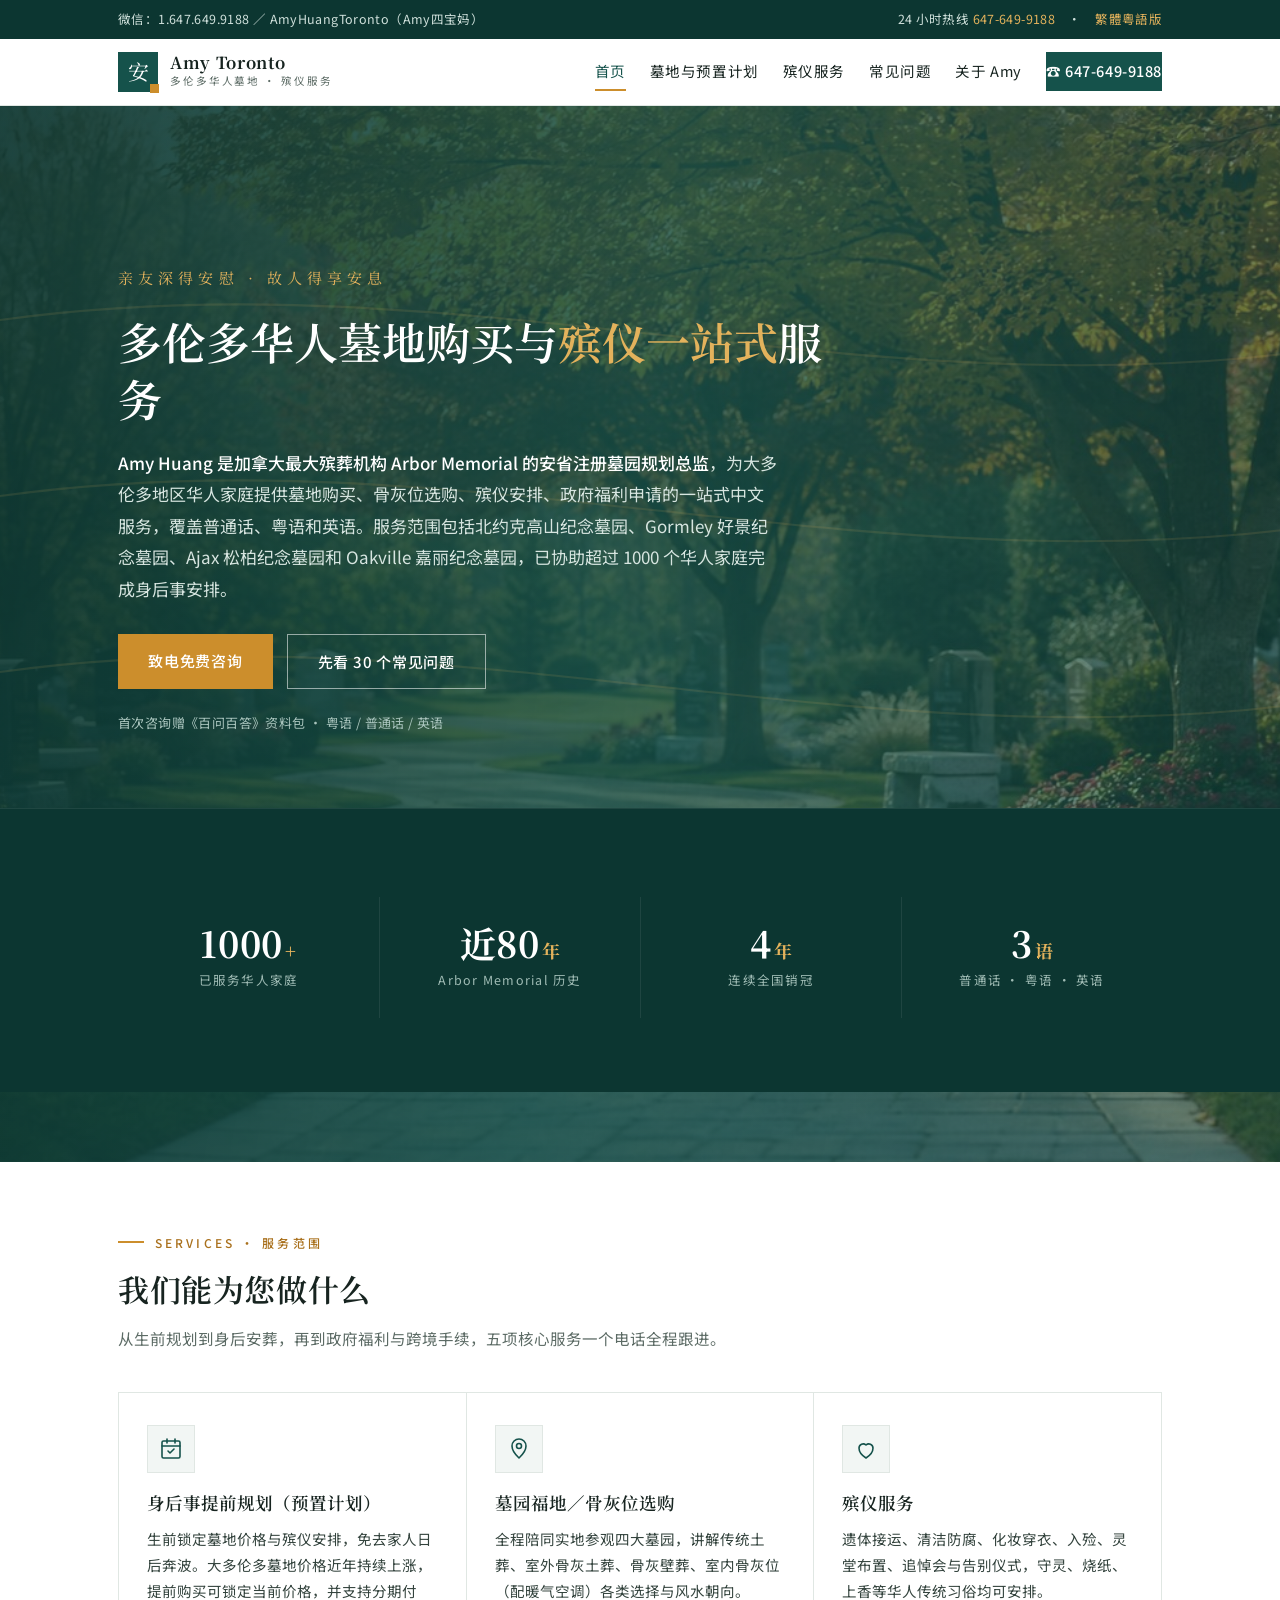
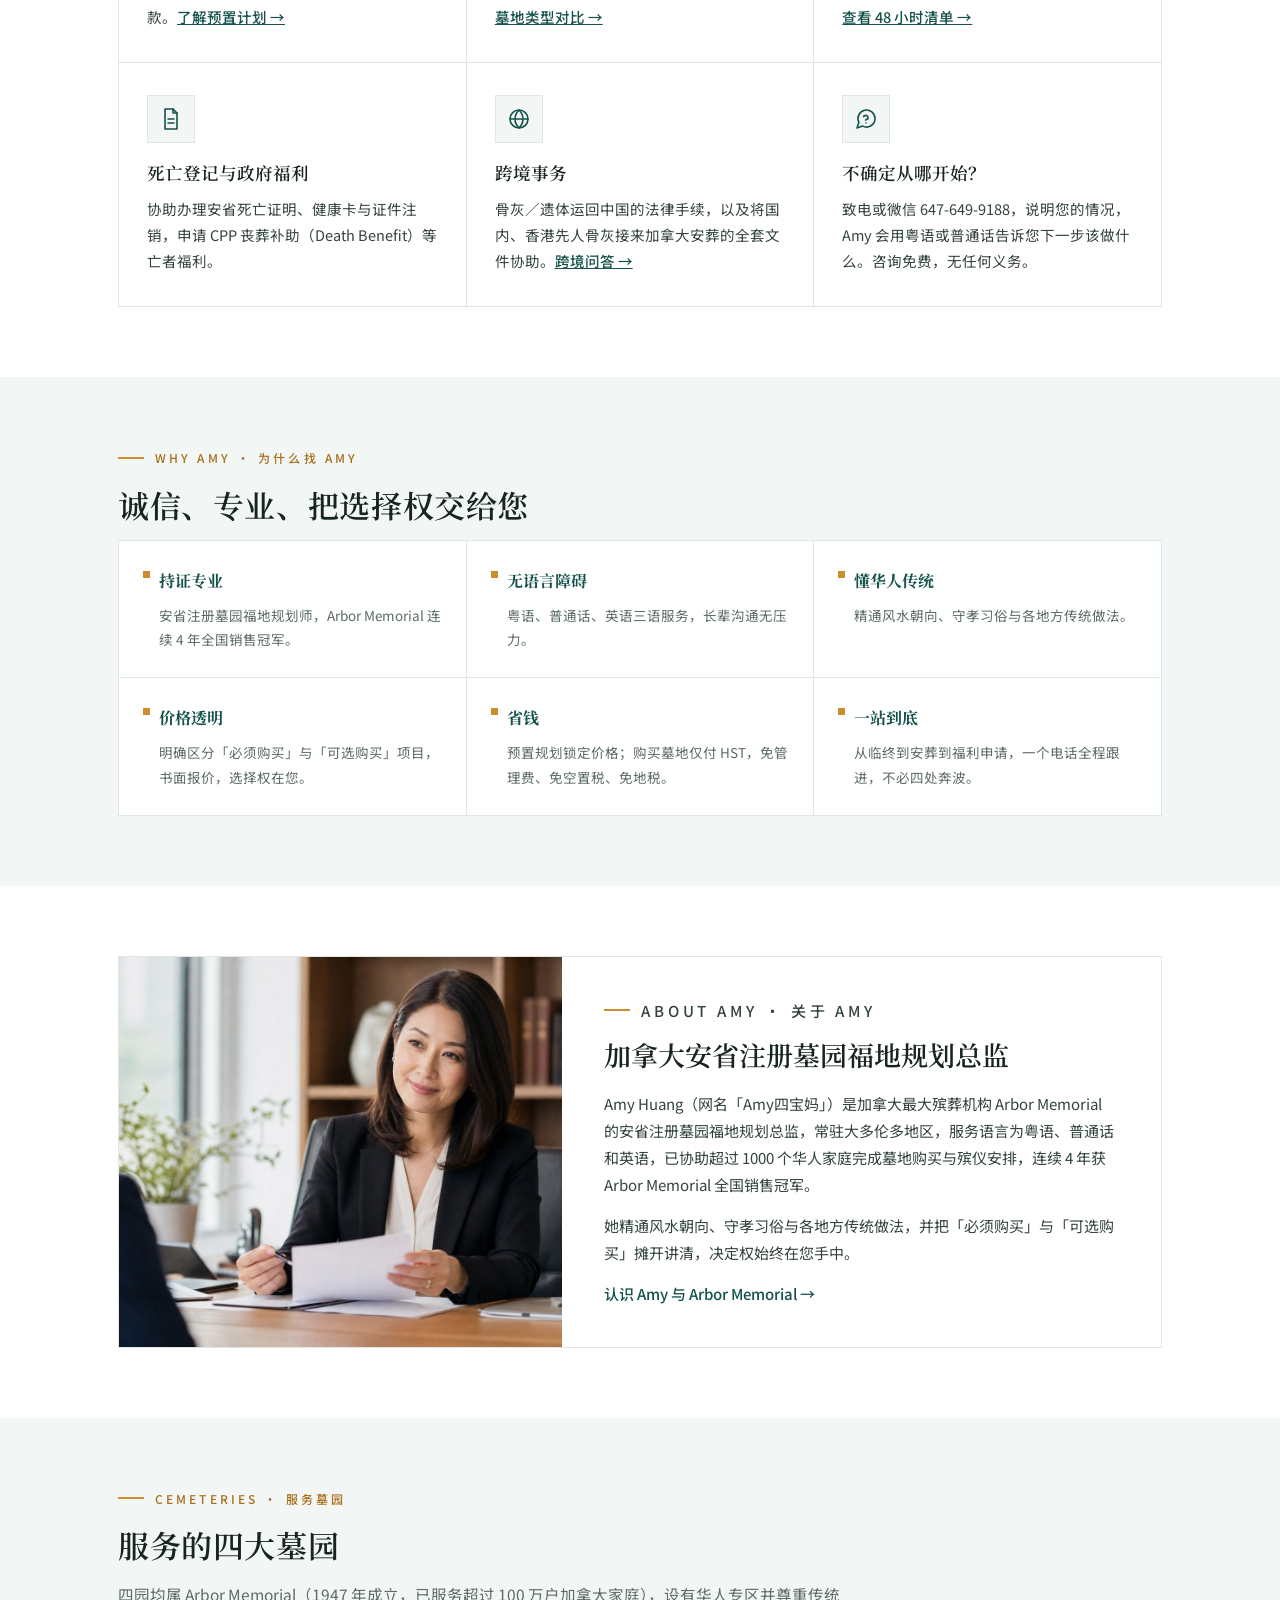
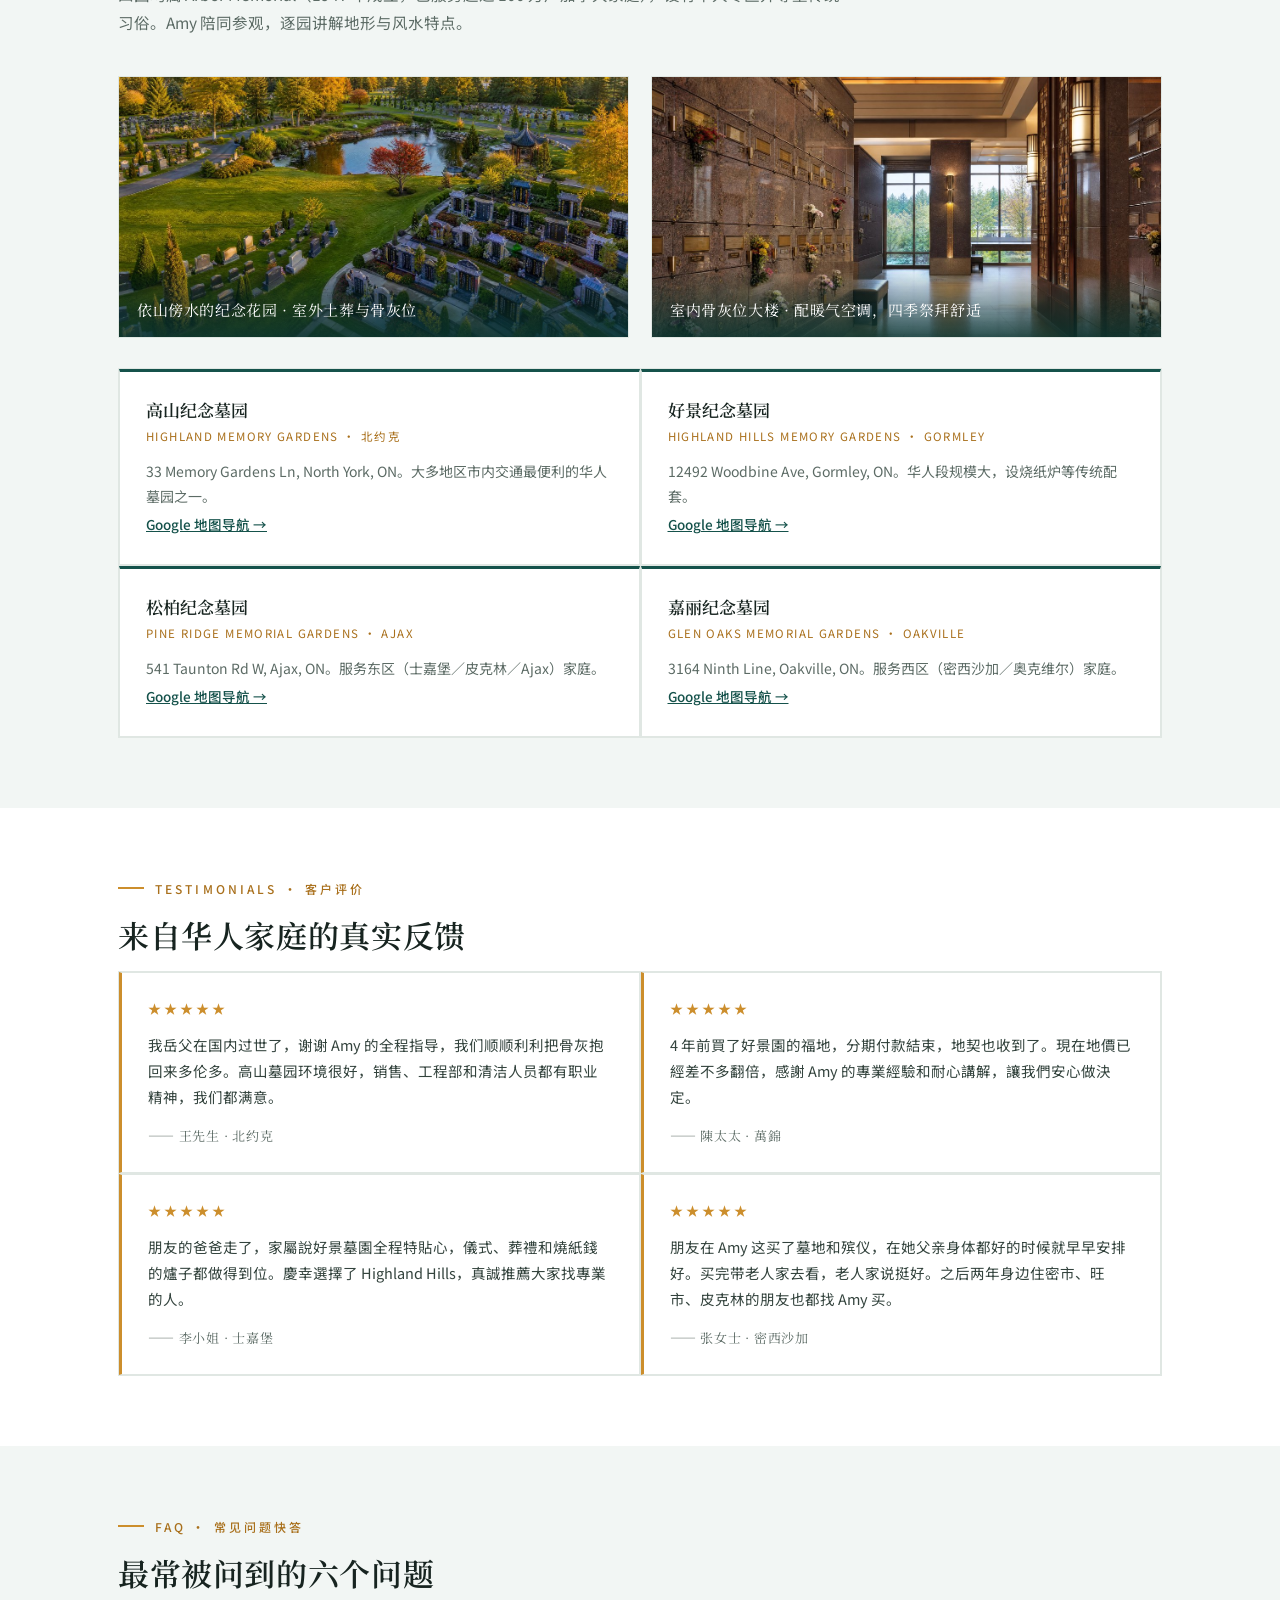
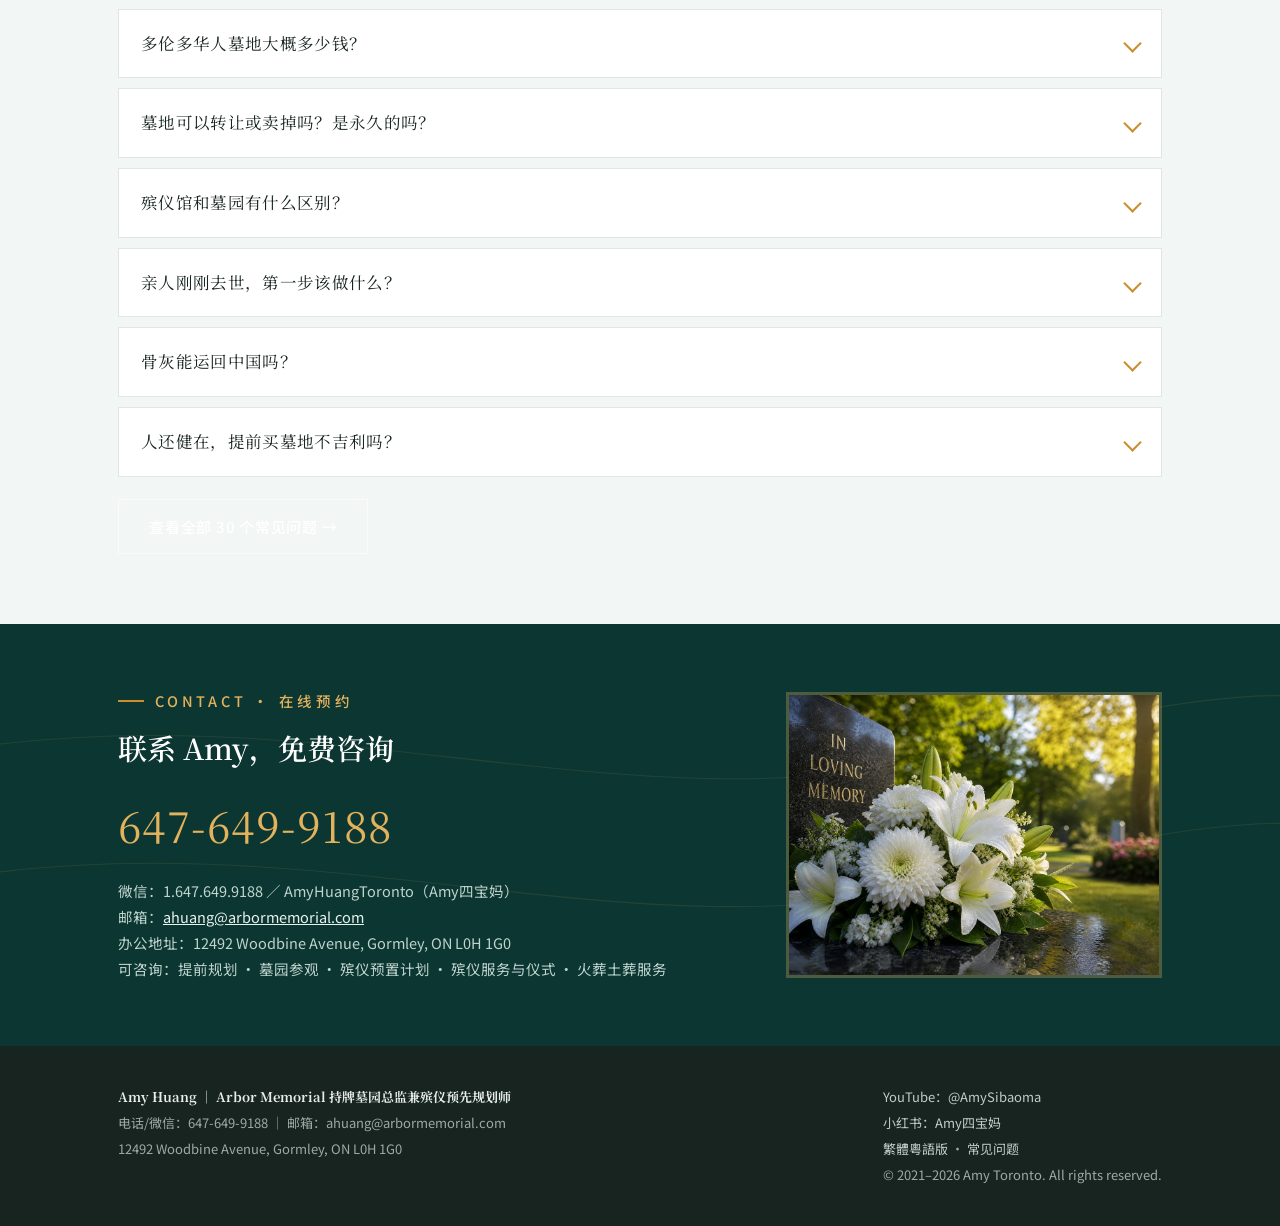
==== index.html @ e4b07edb "Initial static site for amytorontofuneral.ca (domain swapped from amytoronto.com)" ====
<!DOCTYPE html>
<html lang="zh-Hans">
<head>
<meta charset="UTF-8">
<meta name="viewport" content="width=device-width, initial-scale=1">
<title>多伦多华人墓地与殡仪服务｜Arbor Memorial 注册规划师 Amy</title>
<meta name="description" content="多伦多华人墓地购买、骨灰位、殡仪一条龙服务。Arbor Memorial 持牌墓园总监兼殡仪预先规划师 Amy，粤语、普通话、英语服务，已协助 1000+ 华人家庭。电话/微信 647-649-9188，免费咨询。">
<link rel="canonical" href="https://amytorontofuneral.ca/">
<link rel="alternate" hreflang="zh-Hans" href="https://amytorontofuneral.ca/">
<link rel="alternate" hreflang="zh-Hant" href="https://amytorontofuneral.ca/zh-hant/">
<link rel="alternate" hreflang="x-default" href="https://amytorontofuneral.ca/">
<meta property="og:type" content="website">
<meta property="og:locale" content="zh_CN">
<meta property="og:title" content="多伦多华人墓地与殡仪服务｜Arbor Memorial 注册规划师 Amy">
<meta property="og:description" content="墓地购买、骨灰位、殡仪一条龙。安省注册墓园规划总监 Amy，粤语/普通话/英语，已服务 1000+ 华人家庭。647-649-9188。">
<meta property="og:url" content="https://amytorontofuneral.ca/">
<link rel="preconnect" href="https://fonts.googleapis.com">
<link href="https://fonts.googleapis.com/css2?family=Noto+Serif+SC:wght@500;600;700&family=Noto+Sans+SC:wght@400;500&display=swap" rel="stylesheet">
<link rel="stylesheet" href="style.css">
<script type="application/ld+json">
{
  "@context": "https://schema.org",
  "@graph": [
    {
      "@type": ["LocalBusiness","Cemetery"],
      "@id": "https://amytorontofuneral.ca/#business",
      "name": "Amy Toronto 多伦多华人墓地与殡仪服务",
      "alternateName": ["多倫多華人福地殯儀服務","Chinese Funeral & Cemetery Services Toronto"],
      "url": "https://amytorontofuneral.ca/",
      "telephone": "+1-647-649-9188",
      "email": "ahuang@arbormemorial.com",
      "priceRange": "$$",
      "address": {"@type":"PostalAddress","streetAddress":"12492 Woodbine Avenue","addressLocality":"Gormley","addressRegion":"ON","postalCode":"L0H 1G0","addressCountry":"CA"},
      "areaServed": ["Ontario","Toronto","Markham","Richmond Hill","North York","Scarborough","Mississauga","Vaughan","Ajax","Oakville"],
      "availableLanguage": ["zh-Hans","zh-Hant","yue","en"],
      "parentOrganization": {"@type":"Organization","name":"Arbor Memorial","url":"https://www.arbormemorial.ca/","foundingDate":"1947"},
      "sameAs": ["https://www.youtube.com/@AmySibaoma","https://www.xiaohongshu.com/user/profile/5e7178b80000000001002671"]
    },
    {
      "@type": "Person",
      "@id": "https://amytorontofuneral.ca/#amy",
      "name": "Amy Huang",
      "alternateName": ["Amy四宝妈","黄涓婕"],
      "jobTitle": "持牌墓园总监 兼 殡仪预先规划师 (Licensed Cemetery Director & Funeral Pre-Planner)",
      "worksFor": {"@id":"https://amytorontofuneral.ca/#business"},
      "knowsLanguage": ["Cantonese","Mandarin","English"],
      "telephone": "+1-647-649-9188",
      "sameAs": ["https://www.youtube.com/@AmySibaoma","https://www.xiaohongshu.com/user/profile/5e7178b80000000001002671"]
    }
  ]
}
</script>
</head>
<body>

<div class="topbar"><div class="wrap">
  <span>微信：1.647.649.9188 ／ AmyHuangToronto（Amy四宝妈）</span>
  <span>24 小时热线 <a href="tel:6476499188">647-649-9188</a>　·　<a href="zh-hant/index.html">繁體粵語版</a></span>
</div></div>

<header class="site"><div class="wrap">
  <a class="brand" href="index.html">
    <span class="seal">安</span>
    <span><b>Amy Toronto</b><small>多伦多华人墓地 · 殡仪服务</small></span>
  </a>
  <nav class="main" aria-label="主导航">
    <a class="on" href="index.html">首页</a>
    <a href="services.html">墓地与预置计划</a>
    <a href="funeral.html">殡仪服务</a>
    <a href="faq.html">常见问题</a>
    <a href="about.html">关于 Amy</a>
    <a class="cta-call" href="tel:6476499188">☎ 647-649-9188</a>
  </nav>
</div></header>

<section class="hero">
  <div class="wrap">
    <div class="hero-main">
      <p class="hero-tag">亲友深得安慰 · 故人得享安息</p>
      <h1>多伦多华人墓地购买与<em>殡仪一站式</em>服务</h1>
      <p class="lede"><strong>Amy Huang 是加拿大最大殡葬机构 Arbor Memorial 的安省注册墓园规划总监</strong>，为大多伦多地区华人家庭提供墓地购买、骨灰位选购、殡仪安排、政府福利申请的一站式中文服务，覆盖普通话、粤语和英语。服务范围包括北约克高山纪念墓园、Gormley 好景纪念墓园、Ajax 松柏纪念墓园和 Oakville 嘉丽纪念墓园，已协助超过 1000 个华人家庭完成身后事安排。</p>
      <div class="hero-actions">
        <a class="btn btn-gold" href="tel:6476499188">致电免费咨询</a>
        <a class="btn btn-ghost" href="faq.html">先看 30 个常见问题</a>
      </div>
      <p class="hero-meta">首次咨询赠《百问百答》资料包 · 粤语 / 普通话 / 英语</p>
    </div>
  </div>
  <div class="stats"><div class="wrap stats-grid">
    <div><b>1000<i>+</i></b><span>已服务华人家庭</span></div>
    <div><b>近80<i>年</i></b><span>Arbor Memorial 历史</span></div>
    <div><b>4<i>年</i></b><span>连续全国销冠</span></div>
    <div><b>3<i>语</i></b><span>普通话 · 粤语 · 英语</span></div>
  </div></div>
</section>

<section><div class="wrap">
  <p class="eyebrow">SERVICES · 服务范围</p>
  <h2 class="sec">我们能为您做什么</h2>
  <p class="sec-intro">从生前规划到身后安葬，再到政府福利与跨境手续，五项核心服务一个电话全程跟进。</p>
  <div class="grid g3">
    <div class="card"><span class="ico"><svg viewBox="0 0 24 24"><rect x="3" y="4" width="18" height="17" rx="1.5"/><path d="M3 9h18M8 2v4M16 2v4"/><path d="M9 14l2 2 4-4"/></svg></span><h3>身后事提前规划（预置计划）</h3>
      <p>生前锁定墓地价格与殡仪安排，免去家人日后奔波。大多伦多墓地价格近年持续上涨，提前购买可锁定当前价格，并支持分期付款。<a href="services.html">了解预置计划 →</a></p></div>
    <div class="card"><span class="ico"><svg viewBox="0 0 24 24"><path d="M12 21s7-6.5 7-12a7 7 0 0 0-14 0c0 5.5 7 12 7 12z"/><circle cx="12" cy="9" r="2.5"/></svg></span><h3>墓园福地／骨灰位选购</h3>
      <p>全程陪同实地参观四大墓园，讲解传统土葬、室外骨灰土葬、骨灰壁葬、室内骨灰位（配暖气空调）各类选择与风水朝向。<a href="services.html">墓地类型对比 →</a></p></div>
    <div class="card"><span class="ico"><svg viewBox="0 0 24 24"><path d="M12 21c4-2.5 7-6 7-10a4.2 4.2 0 0 0-7-3 4.2 4.2 0 0 0-7 3c0 4 3 7.5 7 10z"/></svg></span><h3>殡仪服务</h3>
      <p>遗体接运、清洁防腐、化妆穿衣、入殓、灵堂布置、追悼会与告别仪式，守灵、烧纸、上香等华人传统习俗均可安排。<a href="funeral.html">查看 48 小时清单 →</a></p></div>
    <div class="card"><span class="ico"><svg viewBox="0 0 24 24"><path d="M6 2h8l4 4v16H6z"/><path d="M14 2v4h4M9 12h6M9 16h6"/></svg></span><h3>死亡登记与政府福利</h3>
      <p>协助办理安省死亡证明、健康卡与证件注销，申请 CPP 丧葬补助（Death Benefit）等亡者福利。</p></div>
    <div class="card"><span class="ico"><svg viewBox="0 0 24 24"><circle cx="12" cy="12" r="9"/><path d="M3 12h18M12 3c2.5 2.5 4 5.6 4 9s-1.5 6.5-4 9c-2.5-2.5-4-5.6-4-9s1.5-6.5 4-9z"/></svg></span><h3>跨境事务</h3>
      <p>骨灰／遗体运回中国的法律手续，以及将国内、香港先人骨灰接来加拿大安葬的全套文件协助。<a href="faq.html#kuajing">跨境问答 →</a></p></div>
    <div class="card"><span class="ico"><svg viewBox="0 0 24 24"><path d="M21 11.5a8.5 8.5 0 0 1-12.3 7.6L3 21l1.9-5.7A8.5 8.5 0 1 1 21 11.5z"/><path d="M9.5 9.5a2.5 2.5 0 0 1 4.6 1.3c0 1.7-2.6 2.2-2.6 2.2M12 16h.01"/></svg></span><h3>不确定从哪开始？</h3>
      <p>致电或微信 647-649-9188，说明您的情况，Amy 会用粤语或普通话告诉您下一步该做什么。咨询免费，无任何义务。</p></div>
  </div>
</div></section>

<section class="alt"><div class="wrap">
  <p class="eyebrow">WHY AMY · 为什么找 Amy</p>
  <h2 class="sec">诚信、专业、把选择权交给您</h2>
  <div class="trust">
    <div><b>持证专业</b><p>安省注册墓园福地规划师，Arbor Memorial 连续 4 年全国销售冠军。</p></div>
    <div><b>无语言障碍</b><p>粤语、普通话、英语三语服务，长辈沟通无压力。</p></div>
    <div><b>懂华人传统</b><p>精通风水朝向、守孝习俗与各地方传统做法。</p></div>
    <div><b>价格透明</b><p>明确区分「必须购买」与「可选购买」项目，书面报价，选择权在您。</p></div>
    <div><b>省钱</b><p>预置规划锁定价格；购买墓地仅付 HST，免管理费、免空置税、免地税。</p></div>
    <div><b>一站到底</b><p>从临终到安葬到福利申请，一个电话全程跟进，不必四处奔波。</p></div>
  </div>
</div></section>

<section><div class="wrap">
  <div class="about-band">
    <div class="about-photo" style="background-image:url('images/service-consultation.jpg')" role="img" aria-label="Amy Huang 在办公室为华人家庭提供咨询"></div>
    <div class="about-text">
      <p class="eyebrow">ABOUT AMY · 关于 Amy</p>
      <h2>加拿大安省注册墓园福地规划总监</h2>
      <p>Amy Huang（网名「Amy四宝妈」）是加拿大最大殡葬机构 Arbor Memorial 的安省注册墓园福地规划总监，常驻大多伦多地区，服务语言为粤语、普通话和英语，已协助超过 1000 个华人家庭完成墓地购买与殡仪安排，连续 4 年获 Arbor Memorial 全国销售冠军。</p>
      <p>她精通风水朝向、守孝习俗与各地方传统做法，并把「必须购买」与「可选购买」摊开讲清，决定权始终在您手中。</p>
      <p class="about-cta"><a href="about.html">认识 Amy 与 Arbor Memorial →</a></p>
    </div>
  </div>
</div></section>

<section class="alt"><div class="wrap">
  <p class="eyebrow">CEMETERIES · 服务墓园</p>
  <h2 class="sec">服务的四大墓园</h2>
  <p class="sec-intro">四园均属 Arbor Memorial（1947 年成立，已服务超过 100 万户加拿大家庭），设有华人专区并尊重传统习俗。Amy 陪同参观，逐园讲解地形与风水特点。</p>
  <div class="cem-photos">
    <figure class="cem-photo"><img src="images/cemetery-garden.jpg" alt="多伦多华人纪念墓园花园景观，依山傍水的安息环境" loading="lazy"><figcaption>依山傍水的纪念花园 · 室外土葬与骨灰位</figcaption></figure>
    <figure class="cem-photo"><img src="images/columbarium-interior.jpg" alt="室内骨灰位大楼，配备暖气空调，四季祭拜舒适" loading="lazy"><figcaption>室内骨灰位大楼 · 配暖气空调，四季祭拜舒适</figcaption></figure>
  </div>
  <div class="grid g2">
    <div class="cem"><h3>高山纪念墓园</h3><p class="en">HIGHLAND MEMORY GARDENS · 北约克</p>
      <p>33 Memory Gardens Ln, North York, ON。大多地区市内交通最便利的华人墓园之一。</p>
      <a href="https://goo.gl/maps/S8RGSjZgtJweybQQA" rel="noopener">Google 地图导航 →</a></div>
    <div class="cem"><h3>好景纪念墓园</h3><p class="en">HIGHLAND HILLS MEMORY GARDENS · GORMLEY</p>
      <p>12492 Woodbine Ave, Gormley, ON。华人段规模大，设烧纸炉等传统配套。</p>
      <a href="https://goo.gl/maps/rKb8AHFadTWeivEY9" rel="noopener">Google 地图导航 →</a></div>
    <div class="cem"><h3>松柏纪念墓园</h3><p class="en">PINE RIDGE MEMORIAL GARDENS · AJAX</p>
      <p>541 Taunton Rd W, Ajax, ON。服务东区（士嘉堡／皮克林／Ajax）家庭。</p>
      <a href="https://goo.gl/maps/3ooNKtXxmxzQXLyL9" rel="noopener">Google 地图导航 →</a></div>
    <div class="cem"><h3>嘉丽纪念墓园</h3><p class="en">GLEN OAKS MEMORIAL GARDENS · OAKVILLE</p>
      <p>3164 Ninth Line, Oakville, ON。服务西区（密西沙加／奥克维尔）家庭。</p>
      <a href="https://www.google.com/maps/place/3164+Ninth+Line,+Oakville,+ON" rel="noopener">Google 地图导航 →</a></div>
  </div>
</div></section>

<section><div class="wrap">
  <p class="eyebrow">TESTIMONIALS · 客户评价</p>
  <h2 class="sec">来自华人家庭的真实反馈</h2>
  <div class="grid g2">
    <blockquote class="quote">我岳父在国内过世了，谢谢 Amy 的全程指导，我们顺顺利利把骨灰抱回来多伦多。高山墓园环境很好，销售、工程部和清洁人员都有职业精神，我们都满意。<footer>—— 王先生 · 北约克</footer></blockquote>
    <blockquote class="quote">4 年前買了好景園的福地，分期付款結束，地契也收到了。現在地價已經差不多翻倍，感謝 Amy 的專業經驗和耐心講解，讓我們安心做決定。<footer>—— 陳太太 · 萬錦</footer></blockquote>
    <blockquote class="quote">朋友的爸爸走了，家屬說好景墓園全程特貼心，儀式、葬禮和燒紙錢的爐子都做得到位。慶幸選擇了 Highland Hills，真誠推薦大家找專業的人。<footer>—— 李小姐 · 士嘉堡</footer></blockquote>
    <blockquote class="quote">朋友在 Amy 这买了墓地和殡仪，在她父亲身体都好的时候就早早安排好。买完带老人家去看，老人家说挺好。之后两年身边住密市、旺市、皮克林的朋友也都找 Amy 买。<footer>—— 张女士 · 密西沙加</footer></blockquote>
  </div>
</div></section>

<section class="alt"><div class="wrap">
  <p class="eyebrow">FAQ · 常见问题快答</p>
  <h2 class="sec">最常被问到的六个问题</h2>
  <details><summary>多伦多华人墓地大概多少钱？</summary><div class="a"><p>多伦多墓地价格因墓园、地块大小和位置差异很大【价格区间请向 Amy 索取最新价目】。影响价格的主要因素是墓园区域、地块朝向（风水位有溢价）和单／双／家庭穴位。致电 647-649-9188 可获取当期书面报价。</p></div></details>
  <details><summary>墓地可以转让或卖掉吗？是永久的吗？</summary><div class="a"><p>可以转让，且永久有效。安省墓地的安葬权（Interment Rights）一经售出永久归属买家及其继承人；自 2012 年起依安省法律可合法转让和出售。</p></div></details>
  <details><summary>殡仪馆和墓园有什么区别？</summary><div class="a"><p>殡仪馆负责遗体接运、整理与告别仪式；墓园是逝者的永久安息之地。两者通常分别收费，Amy 提供两端打通的一条龙安排。</p></div></details>
  <details><summary>亲人刚刚去世，第一步该做什么？</summary><div class="a"><p>第一步是确认死亡并取得死亡医学证明：在医院或养老院去世由院方开具；在家中去世先联系家庭医生或拨打 911。随后联系殡仪服务接运遗体（24 小时热线 647-649-9188）。<a href="funeral.html">查看完整 48 小时清单 →</a></p></div></details>
  <details><summary>骨灰能运回中国吗？</summary><div class="a"><p>可以。需准备死亡证明、火化证明和骨灰盒封识证明，并经中国驻多伦多总领馆认证。Amy 提供全套文件协助，也可办理将国内先人骨灰接来加拿大安葬。</p></div></details>
  <details><summary>人还健在，提前买墓地不吉利吗？</summary><div class="a"><p>不会。华人传统中生前购置「长生位／喜墓」反而有添福添寿之意。实际好处是锁定价格、自主挑选心仪位置、避免子女日后仓促决策。</p></div></details>
  <p style="margin-top:22px"><a class="btn btn-ghost" href="faq.html">查看全部 30 个常见问题 →</a></p>
</div></section>

<section class="contact-band" id="contact"><div class="wrap">
  <div class="contact-grid">
    <div>
      <p class="eyebrow">CONTACT · 在线预约</p>
      <h2>联系 Amy，免费咨询</h2>
      <a class="phone" href="tel:6476499188">647-649-9188</a>
      <p>微信：1.647.649.9188 ／ AmyHuangToronto（Amy四宝妈）<br>
      邮箱：<a href="mailto:ahuang@arbormemorial.com">ahuang@arbormemorial.com</a><br>
      办公地址：12492 Woodbine Avenue, Gormley, ON L0H 1G0<br>
      可咨询：提前规划 · 墓园参观 · 殡仪预置计划 · 殡仪服务与仪式 · 火葬土葬服务</p>
    </div>
    <div class="contact-photo"><img src="images/memorial-flowers.jpg" alt="纪念白百合花束 In Loving Memory，寄托对逝者的追思" loading="lazy"></div>
  </div>
</div></section>

<footer class="site"><div class="wrap">
  <div class="foot-nap">
    <b style="color:#E3DED2;font-family:var(--serif)">Amy Huang ｜ Arbor Memorial 持牌墓园总监兼殡仪预先规划师</b><br>
    电话/微信：647-649-9188 ｜ 邮箱：ahuang@arbormemorial.com<br>
    12492 Woodbine Avenue, Gormley, ON L0H 1G0
  </div>
  <div class="foot-nap">
    <a href="https://www.youtube.com/@AmySibaoma" rel="noopener">YouTube：@AmySibaoma</a><br>
    <a href="https://www.xiaohongshu.com/user/profile/5e7178b80000000001002671" rel="noopener">小红书：Amy四宝妈</a><br>
    <a href="zh-hant/index.html">繁體粵語版</a> · <a href="faq.html">常见问题</a><br>
    © 2021–2026 Amy Toronto. All rights reserved.
  </div>
</div></footer>

</body>
</html>
---- style.css ----
/* amytorontofuneral.ca — 现代信息架构改版
   瑞士国际主义 × 信息设计 | 深松石绿 + 琥珀 + 纯白
   松石绿 #15524B / 更深 #0C3631 / 琥珀 #CC8E2C / 纯白 #FFFFFF / 雾绿 #F2F6F4 */
:root{
  --teal:#15524B; --teal-deep:#0C3631; --teal-mid:#2E6A60; --teal-tint:#E5EEEB;
  --amber:#CC8E2C; --amber-soft:#E3B25C; --amber-deep:#A9701C;
  --paper:#FFFFFF; --mist:#F2F6F4; --mist-2:#EAF1EE;
  --ink:#172420; --body:#33433D; --muted:#5C6B65; --line:#E0E7E3;
  --serif:"Noto Serif SC","Noto Serif TC",serif;
  --sans:"Noto Sans SC","Noto Sans TC",system-ui,sans-serif;
  --wrap:1100px;
}
*{margin:0;padding:0;box-sizing:border-box}
html{scroll-behavior:smooth}
@media (prefers-reduced-motion:reduce){html{scroll-behavior:auto}*{animation:none!important;transition:none!important}}
body{font-family:var(--sans);color:var(--body);background:var(--paper);line-height:1.8;font-size:16px;-webkit-font-smoothing:antialiased}
h1,h2,h3{font-family:var(--serif);font-weight:600;color:var(--ink);line-height:1.4}
a{color:var(--teal)}
img{max-width:100%;display:block}
.wrap{max-width:var(--wrap);margin:0 auto;padding:0 28px}
:focus-visible{outline:2px solid var(--amber);outline-offset:3px}

/* ---------- 顶栏（松石绿信息条） ---------- */
.topbar{background:var(--teal-deep);color:#CFE0DB;font-size:12.5px;letter-spacing:.03em}
.topbar .wrap{display:flex;justify-content:space-between;gap:6px;padding:8px 28px;flex-wrap:wrap}
.topbar a{color:var(--amber-soft);text-decoration:none}
.topbar a:hover{color:#fff}

/* ---------- 主导航（纯白 · 精确网格） ---------- */
header.site{position:sticky;top:0;z-index:50;background:rgba(255,255,255,.94);backdrop-filter:blur(8px);border-bottom:1px solid var(--line)}
header.site .wrap{display:flex;align-items:center;justify-content:space-between;gap:18px;padding:13px 28px}
.brand{display:flex;align-items:center;gap:12px;text-decoration:none}
.seal{width:40px;height:40px;background:var(--teal);color:#fff;font-family:var(--serif);font-size:21px;display:flex;align-items:center;justify-content:center;flex-shrink:0;position:relative}
.seal::after{content:"";position:absolute;right:-1px;bottom:-1px;width:9px;height:9px;background:var(--amber)}
.brand b{font-family:var(--serif);font-size:16.5px;color:var(--ink);letter-spacing:.04em;display:block;line-height:1.25}
.brand small{font-size:10.5px;color:var(--muted);letter-spacing:.18em;display:block;text-transform:uppercase}
nav.main{display:flex;gap:24px;align-items:center;flex-wrap:wrap}
nav.main a{text-decoration:none;color:var(--ink);font-size:14.5px;letter-spacing:.04em;padding:6px 0;position:relative}
nav.main a:not(.cta-call)::after{content:"";position:absolute;left:0;right:100%;bottom:0;height:2px;background:var(--amber);transition:right .25s}
nav.main a:not(.cta-call):hover::after,nav.main a.on::after{right:0}
nav.main a.on{color:var(--teal)}
.cta-call{background:var(--teal);color:#fff!important;padding:9px 18px;font-weight:500;white-space:nowrap;letter-spacing:.04em}
.cta-call:hover{background:var(--teal-deep)}

/* ---------- 英雄区（松石绿 + 等高线签名） ---------- */
.hero{position:relative;background:var(--teal);color:#EAF2EF;overflow:hidden;
  /* 想换成图里那种真实秋景照片：把下一行注释打开并替换路径即可
  background-image:linear-gradient(100deg,rgba(12,54,49,.92),rgba(21,82,75,.78)),url('hero.jpg');
  background-size:cover;background-position:center; */
}
.hero::before{content:"";position:absolute;inset:0;
  background-image:url("data:image/svg+xml,%3Csvg xmlns='http://www.w3.org/2000/svg' viewBox='0 0 1200 600' preserveAspectRatio='xMidYMid slice'%3E%3Cg fill='none' stroke='%23E3B25C' stroke-width='1.2' opacity='0.16'%3E%3Cpath d='M-50 130 C 250 70 500 190 800 130 S 1300 70 1300 130'/%3E%3Cpath d='M-50 230 C 250 170 500 290 800 230 S 1300 170 1300 230'/%3E%3Cpath d='M-50 330 C 250 270 500 390 800 330 S 1300 270 1300 330'/%3E%3Cpath d='M-50 430 C 250 370 500 560 800 430 S 1300 370 1300 430'/%3E%3Cpath d='M-50 520 C 250 470 500 600 800 520 S 1300 470 1300 520'/%3E%3C/g%3E%3C/svg%3E");
  background-size:cover;pointer-events:none}
.hero .wrap{position:relative;padding:88px 28px 74px}
.hero-main{max-width:720px}
.hero-tag{font-family:var(--serif);font-size:15px;letter-spacing:.34em;color:var(--amber-soft);margin-bottom:22px}
.hero h1{font-size:clamp(28px,4.2vw,44px);color:#fff;margin-bottom:20px;line-height:1.3}
.hero h1 em{font-style:normal;color:var(--amber-soft)}
.lede{font-size:17px;line-height:1.85;color:#D7E5E0;max-width:660px}
.lede strong{color:#fff;font-weight:500}
.hero-actions{margin-top:30px;display:flex;gap:14px;flex-wrap:wrap}
.btn{display:inline-block;padding:13px 30px;text-decoration:none;font-size:15px;letter-spacing:.05em;font-weight:500;transition:transform .15s,background .2s}
.btn:active{transform:translateY(1px)}
.btn-gold{background:var(--amber);color:#fff}
.btn-gold:hover{background:var(--amber-deep)}
.btn-ghost{border:1px solid rgba(255,255,255,.55);color:#fff}
.btn-ghost:hover{background:rgba(255,255,255,.12);border-color:#fff}
.hero-meta{margin-top:22px;font-size:13px;color:#A9C4BD;letter-spacing:.03em}

/* 统计条（信息设计核心 · 更深松石绿） */
.stats{position:relative;background:var(--teal-deep);border-top:1px solid rgba(255,255,255,.08)}
.stats-grid{display:grid;grid-template-columns:repeat(4,1fr);padding:0 28px}
.stats-grid>div{padding:26px 8px;text-align:center;border-left:1px solid rgba(255,255,255,.08)}
.stats-grid>div:first-child{border-left:none}
.stats-grid b{font-family:var(--serif);font-size:clamp(26px,3.4vw,36px);color:#fff;display:block;line-height:1.1;letter-spacing:.02em}
.stats-grid b i{font-style:normal;font-size:.5em;color:var(--amber-soft);margin-left:2px}
.stats-grid span{font-size:12.5px;color:#9FBBB4;letter-spacing:.1em;margin-top:6px;display:block}

/* ---------- 区块通用 ---------- */
section{padding:70px 0}
section.alt{background:var(--mist)}
.eyebrow{font-size:12px;letter-spacing:.26em;color:var(--amber-deep);font-family:var(--sans);font-weight:500;text-transform:uppercase;margin-bottom:14px;display:flex;align-items:center;gap:11px}
.eyebrow::before{content:"";width:26px;height:2px;background:var(--amber);display:inline-block}
h2.sec{font-size:clamp(23px,2.8vw,31px);margin-bottom:14px;letter-spacing:.02em}
.sec-intro{max-width:730px;color:var(--muted);margin-bottom:40px;font-size:15.5px}

/* ---------- 服务卡（线性图标网格） ---------- */
.grid{display:grid;gap:1px;background:var(--line);border:1px solid var(--line)}
.g3{grid-template-columns:repeat(3,1fr)}
.g2{grid-template-columns:repeat(2,1fr)}
.card{background:var(--paper);padding:32px 28px;transition:background .2s}
.card:hover{background:var(--mist)}
.ico{width:48px;height:48px;border:1px solid var(--line);display:flex;align-items:center;justify-content:center;color:var(--teal);margin-bottom:18px;background:var(--mist);transition:.2s}
.ico svg{width:24px;height:24px;fill:none;stroke:currentColor;stroke-width:1.6;stroke-linecap:round;stroke-linejoin:round}
.card:hover .ico{background:var(--teal);color:#fff;border-color:var(--teal)}
.card h3{font-size:17.5px;margin-bottom:10px;color:var(--ink)}
.card p{font-size:14.5px;color:var(--body)}
.card p a{color:var(--teal);font-weight:500;white-space:nowrap}

/* ---------- 信任条 ---------- */
.trust{display:grid;grid-template-columns:repeat(3,1fr);gap:1px;background:var(--line);border:1px solid var(--line)}
.trust div{background:var(--paper);padding:26px 24px;position:relative}
.trust b{font-family:var(--serif);color:var(--teal);display:block;margin-bottom:7px;font-size:16px;padding-left:16px}
.trust b::before{content:"";position:absolute;left:24px;top:30px;width:7px;height:7px;background:var(--amber)}
.trust p{font-size:13.5px;color:var(--muted);padding-left:16px}

/* ---------- 表格 ---------- */
table{width:100%;border-collapse:collapse;background:var(--paper);font-size:14.5px;border:1px solid var(--line)}
th{background:var(--teal);color:#fff;text-align:left;padding:13px 16px;font-weight:500;letter-spacing:.04em;font-size:14px}
td{padding:13px 16px;border-bottom:1px solid var(--line);vertical-align:top;color:var(--body)}
tr:last-child td{border-bottom:none}
tbody tr:hover{background:var(--mist)}
td b{color:var(--ink)}
.tip{font-size:13px;color:var(--muted);margin-top:12px}

/* ---------- 步骤（真实流程才编号） ---------- */
ol.steps{list-style:none;counter-reset:s;max-width:780px}
ol.steps li{counter-increment:s;position:relative;padding:0 0 28px 66px;min-height:48px}
ol.steps li::before{content:counter(s,decimal-leading-zero);position:absolute;left:0;top:-4px;width:46px;height:46px;
  border:1px solid var(--teal);color:var(--teal);font-family:var(--serif);font-size:16px;
  display:flex;align-items:center;justify-content:center;background:var(--paper)}
ol.steps li::after{content:"";position:absolute;left:23px;top:46px;bottom:2px;width:1px;background:var(--line)}
ol.steps li:last-child::after{display:none}
ol.steps b{font-family:var(--serif);color:var(--teal)}

/* ---------- 墓园卡 ---------- */
.cem{background:var(--paper);border:1px solid var(--line);padding:26px;border-top:3px solid var(--teal)}
.cem h3{font-size:17px;color:var(--ink)}
.cem .en{font-size:11.5px;color:var(--amber-deep);letter-spacing:.12em;margin:4px 0 12px;text-transform:uppercase}
.cem p{font-size:14px;color:var(--muted)}
.cem a{font-size:13.5px;color:var(--teal);font-weight:500}

/* ---------- 评价 ---------- */
.quote{background:var(--paper);border:1px solid var(--line);border-left:3px solid var(--amber);padding:24px 26px;font-size:14.5px;color:var(--body)}
.quote::before{content:"★★★★★";display:block;color:var(--amber);font-size:13px;letter-spacing:3px;margin-bottom:12px}
.quote footer{margin-top:14px;font-size:13px;color:var(--muted);font-family:var(--serif);letter-spacing:.06em}

/* ---------- FAQ 手风琴 ---------- */
details{background:var(--paper);border:1px solid var(--line);margin-bottom:10px}
details[open]{border-color:var(--teal-mid)}
summary{cursor:pointer;padding:19px 54px 19px 22px;font-family:var(--serif);font-size:16.5px;color:var(--ink);
  letter-spacing:.02em;list-style:none;position:relative}
summary::-webkit-details-marker{display:none}
summary::after{content:"";position:absolute;right:22px;top:50%;width:11px;height:11px;margin-top:-6px;
  border-right:2px solid var(--amber);border-bottom:2px solid var(--amber);transform:rotate(45deg);transition:transform .2s}
details[open] summary{color:var(--teal)}
details[open] summary::after{transform:rotate(-135deg)}
details .a{padding:0 22px 20px;font-size:15px;color:var(--body)}
.faq-h{font-size:18px;margin:44px 0 18px;color:var(--ink);font-family:var(--serif);
  padding-left:15px;border-left:4px solid var(--teal);letter-spacing:.03em}
.byline{margin-top:42px;padding:20px 24px;background:var(--mist);border-left:3px solid var(--amber);font-size:13.5px;color:var(--muted)}

/* ---------- 内页页头 ---------- */
.pagehead{background:var(--mist);padding:54px 0 46px;border-bottom:1px solid var(--line);position:relative}
.pagehead::after{content:"";position:absolute;left:0;bottom:-1px;width:120px;height:3px;background:var(--amber)}
.pagehead h1{font-size:clamp(25px,3.2vw,34px);margin-bottom:14px;letter-spacing:.02em}
.crumb{font-size:12.5px;color:var(--muted);margin-bottom:16px;letter-spacing:.04em}
.crumb a{color:var(--muted);text-decoration:none}
.crumb a:hover{color:var(--teal)}
.answer-first{background:var(--paper);border:1px solid var(--line);border-left:4px solid var(--teal);
  padding:24px 28px;max-width:840px;font-size:16px;line-height:1.85;color:var(--ink)}
.answer-first strong{color:var(--teal)}

/* ---------- 联系条 ---------- */
.contact-band{background:var(--teal-deep);color:#D7E5E0;padding:64px 0;position:relative;overflow:hidden}
.contact-band::before{content:"";position:absolute;inset:0;
  background-image:url("data:image/svg+xml,%3Csvg xmlns='http://www.w3.org/2000/svg' viewBox='0 0 1200 400' preserveAspectRatio='xMidYMid slice'%3E%3Cg fill='none' stroke='%23E3B25C' stroke-width='1' opacity='0.1'%3E%3Cpath d='M-50 120 C 300 60 600 200 900 120 S 1300 60 1300 120'/%3E%3Cpath d='M-50 240 C 300 180 600 320 900 240 S 1300 180 1300 240'/%3E%3C/g%3E%3C/svg%3E");background-size:cover;pointer-events:none}
.contact-band .wrap{position:relative}
.contact-band h2{color:#fff;font-size:clamp(23px,2.6vw,29px);margin-bottom:6px}
.contact-band .eyebrow{color:var(--amber-soft)}
.contact-band .phone{font-family:var(--serif);font-size:clamp(30px,4.4vw,42px);color:var(--amber-soft);
  text-decoration:none;display:inline-block;margin:14px 0;letter-spacing:.03em}
.contact-band .phone:hover{color:#fff}
.contact-band p{font-size:14.5px;color:#BFD4CE}
.contact-band a{color:#EAF2EF}

/* ---------- 页脚 ---------- */
footer.site{background:var(--ink);color:#9DAaa4;font-size:13px;padding:38px 0}
footer.site .wrap{display:flex;justify-content:space-between;gap:24px;flex-wrap:wrap}
footer.site b{color:#E7ECE9!important}
footer.site a{color:#C2CCC8;text-decoration:none}
footer.site a:hover{color:var(--amber-soft)}
.foot-nap{line-height:2}

/* ---------- 响应式 ---------- */
@media(max-width:880px){
  .g3,.g2,.trust{grid-template-columns:1fr}
  .stats-grid{grid-template-columns:repeat(2,1fr)}
  .stats-grid>div:nth-child(3){border-left:none}
  .stats-grid>div:nth-child(1),.stats-grid>div:nth-child(2){border-bottom:1px solid rgba(255,255,255,.08)}
  nav.main{gap:14px;font-size:13.5px}
  header.site .wrap{flex-wrap:wrap}
  .hero .wrap{padding:60px 28px 54px}
}
@media(max-width:560px){
  .stats-grid{grid-template-columns:1fr}
  .stats-grid>div{border-left:none;border-bottom:1px solid rgba(255,255,255,.08)}
  .topbar .wrap{font-size:11.5px}
}

/* ====== 图片增强（仿参考稿）====== */
/* 英雄区铺真实秋景照片，松石绿渐变叠加保证白字可读 */
.hero{
  background-image:linear-gradient(100deg,rgba(12,54,49,.93) 0%,rgba(21,82,75,.82) 48%,rgba(21,82,75,.55) 100%),url('images/hero-banner.jpg');
  background-size:cover;background-position:center}
.hero::before{opacity:.7}

/* 关于 Amy：左图右文 */
.about-band{display:grid;grid-template-columns:0.85fr 1.15fr;gap:0;border:1px solid var(--line);background:var(--paper)}
.about-photo{background-size:cover;background-position:center;min-height:340px}
.about-text{padding:40px 42px}
.about-text .eyebrow{margin-bottom:12px}
.about-text h2{font-size:clamp(21px,2.4vw,27px);margin-bottom:16px;color:var(--ink)}
.about-text p{color:var(--body);font-size:15px;margin-bottom:14px}
.about-text p:last-child{margin-bottom:0}
.about-cta{margin-top:6px}
.about-cta a{color:var(--teal);font-weight:500;text-decoration:none}

/* 墓园介绍双图 */
.cem-photos{display:grid;grid-template-columns:1fr 1fr;gap:22px;margin-bottom:30px}
.cem-photo{position:relative;overflow:hidden;border:1px solid var(--line)}
.cem-photo img{width:100%;height:260px;object-fit:cover;display:block;transition:transform .5s}
.cem-photo:hover img{transform:scale(1.04)}
.cem-photo figcaption{position:absolute;left:0;bottom:0;right:0;
  background:linear-gradient(transparent,rgba(12,54,49,.85));color:#fff;
  padding:26px 18px 14px;font-family:var(--serif);font-size:15px;letter-spacing:.04em}

/* 联系区配图 */
.contact-grid{display:grid;grid-template-columns:1.25fr 0.75fr;gap:40px;align-items:center}
.contact-photo{border:3px solid rgba(227,178,92,.3)}
.contact-photo img{width:100%;height:100%;min-height:280px;object-fit:cover;display:block}

@media(max-width:880px){
  .about-band{grid-template-columns:1fr}
  .about-photo{min-height:240px}
  .cem-photos,.contact-grid{grid-template-columns:1fr}
  .contact-photo{display:none}
}
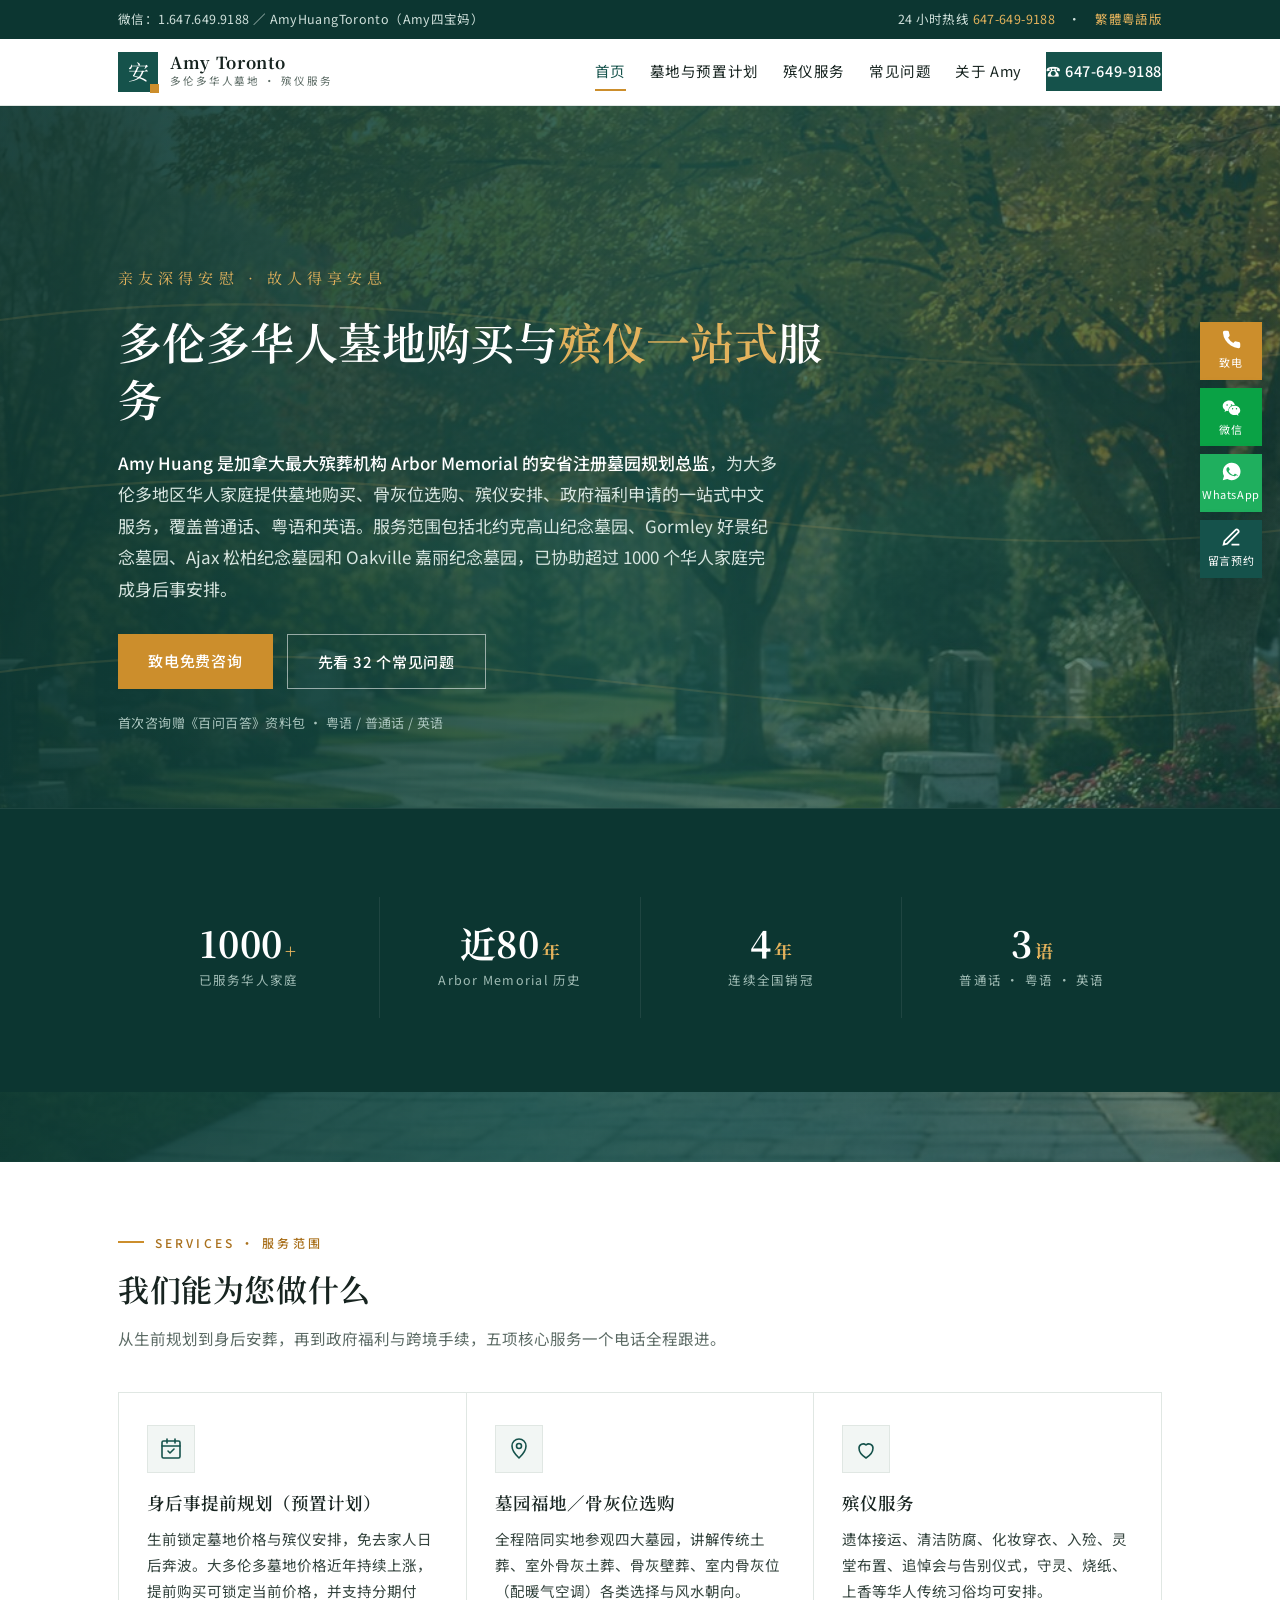
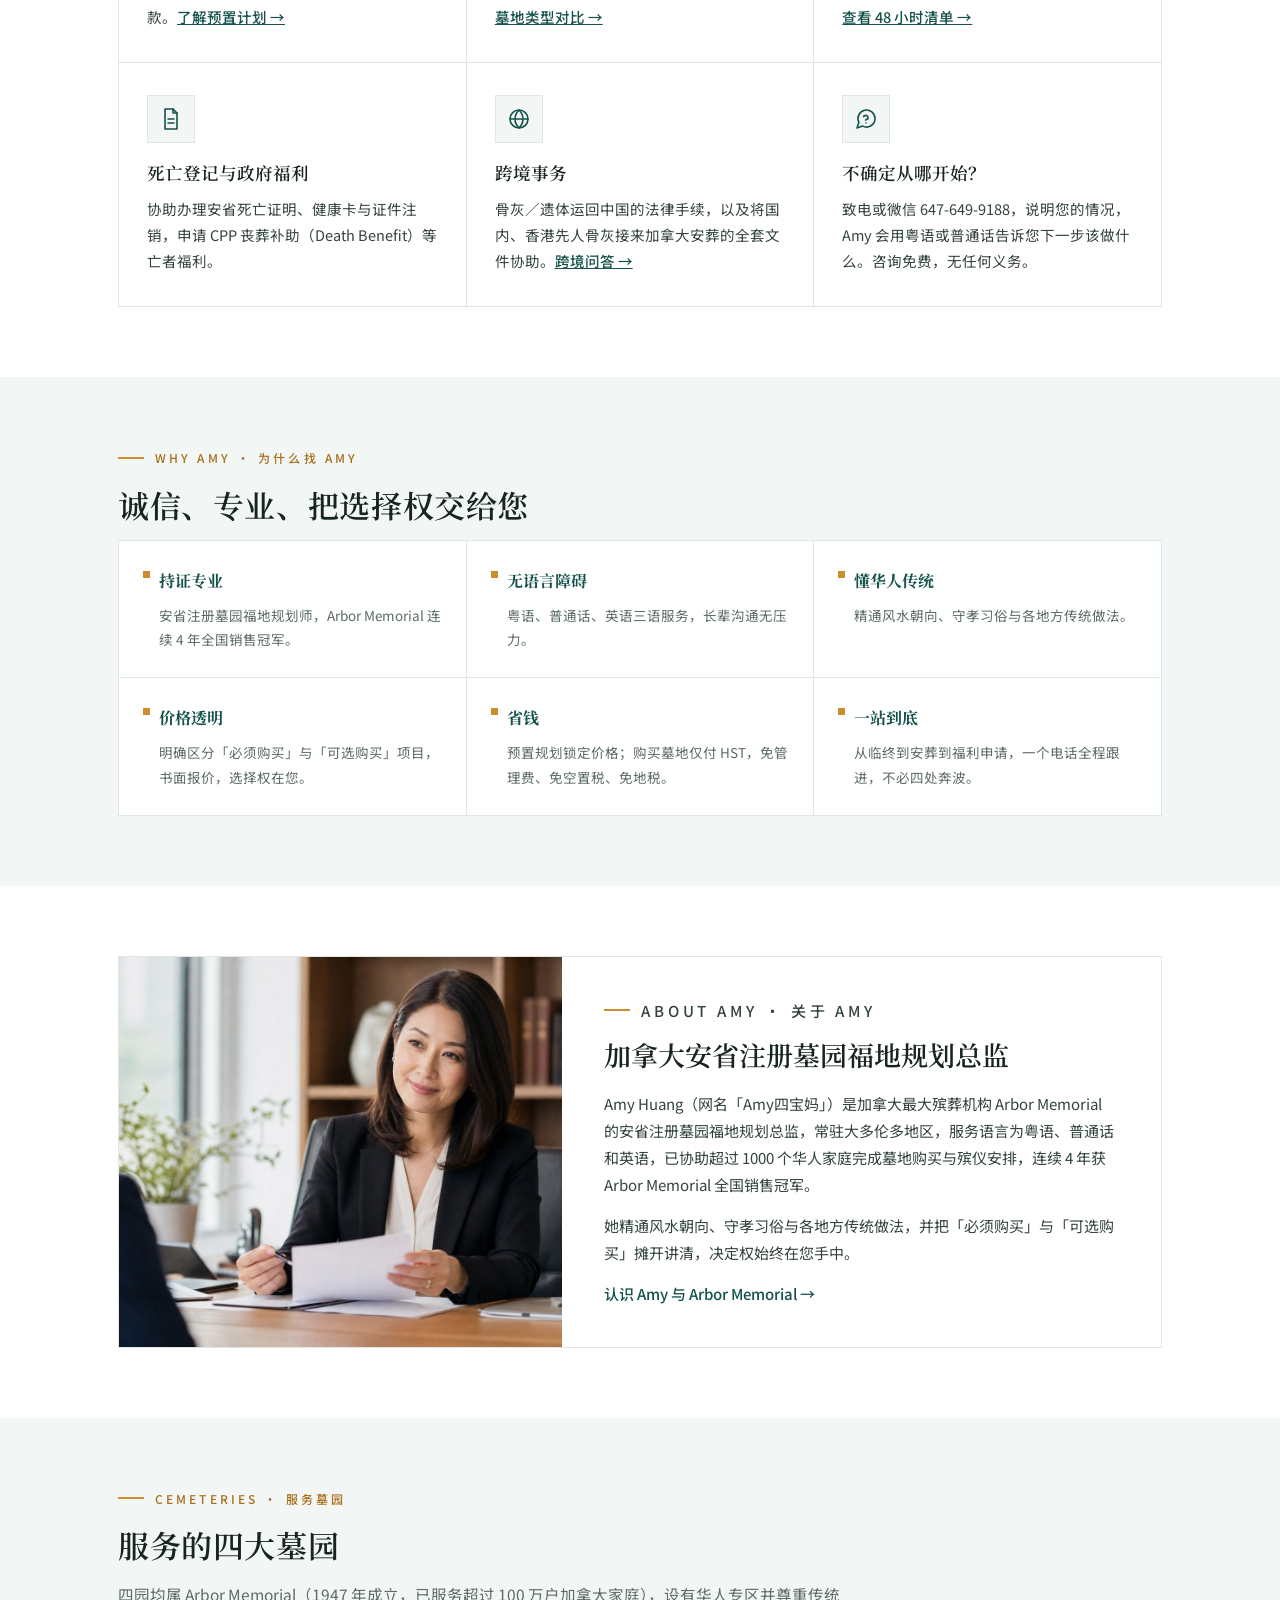
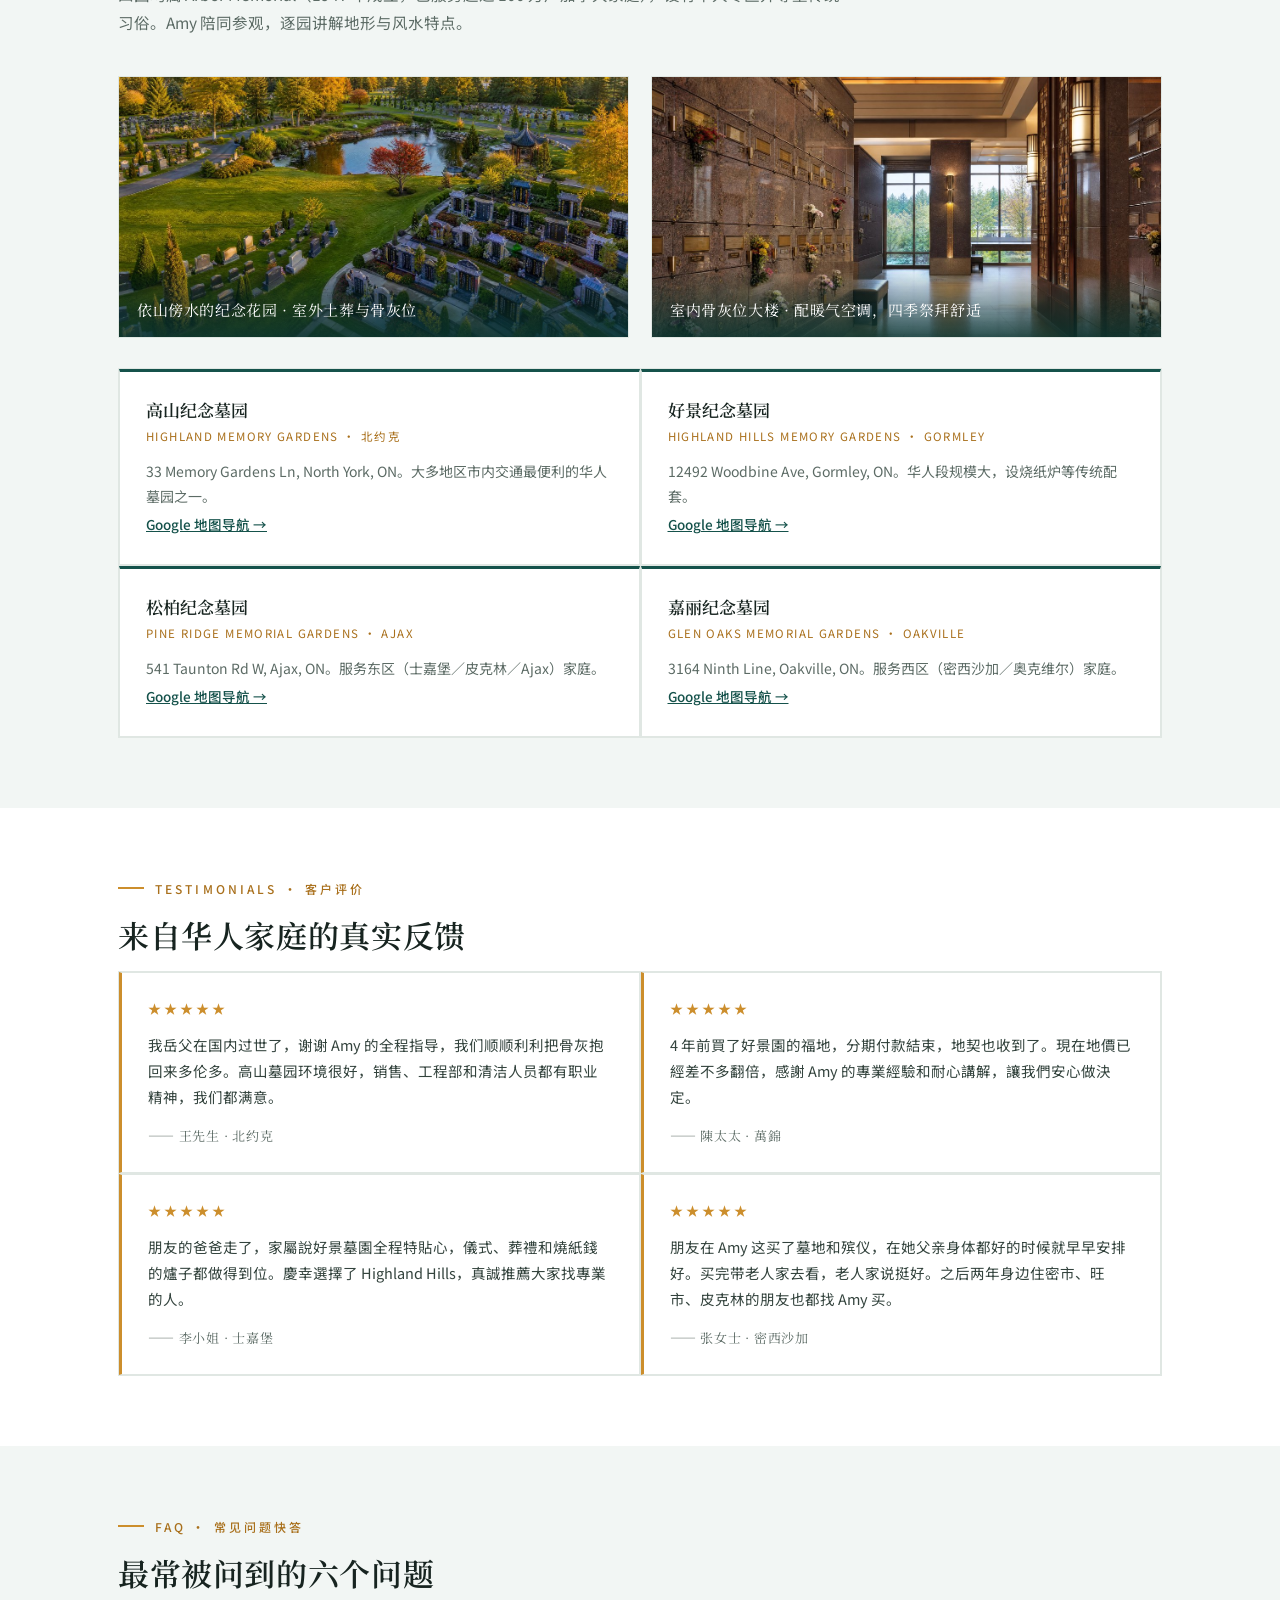
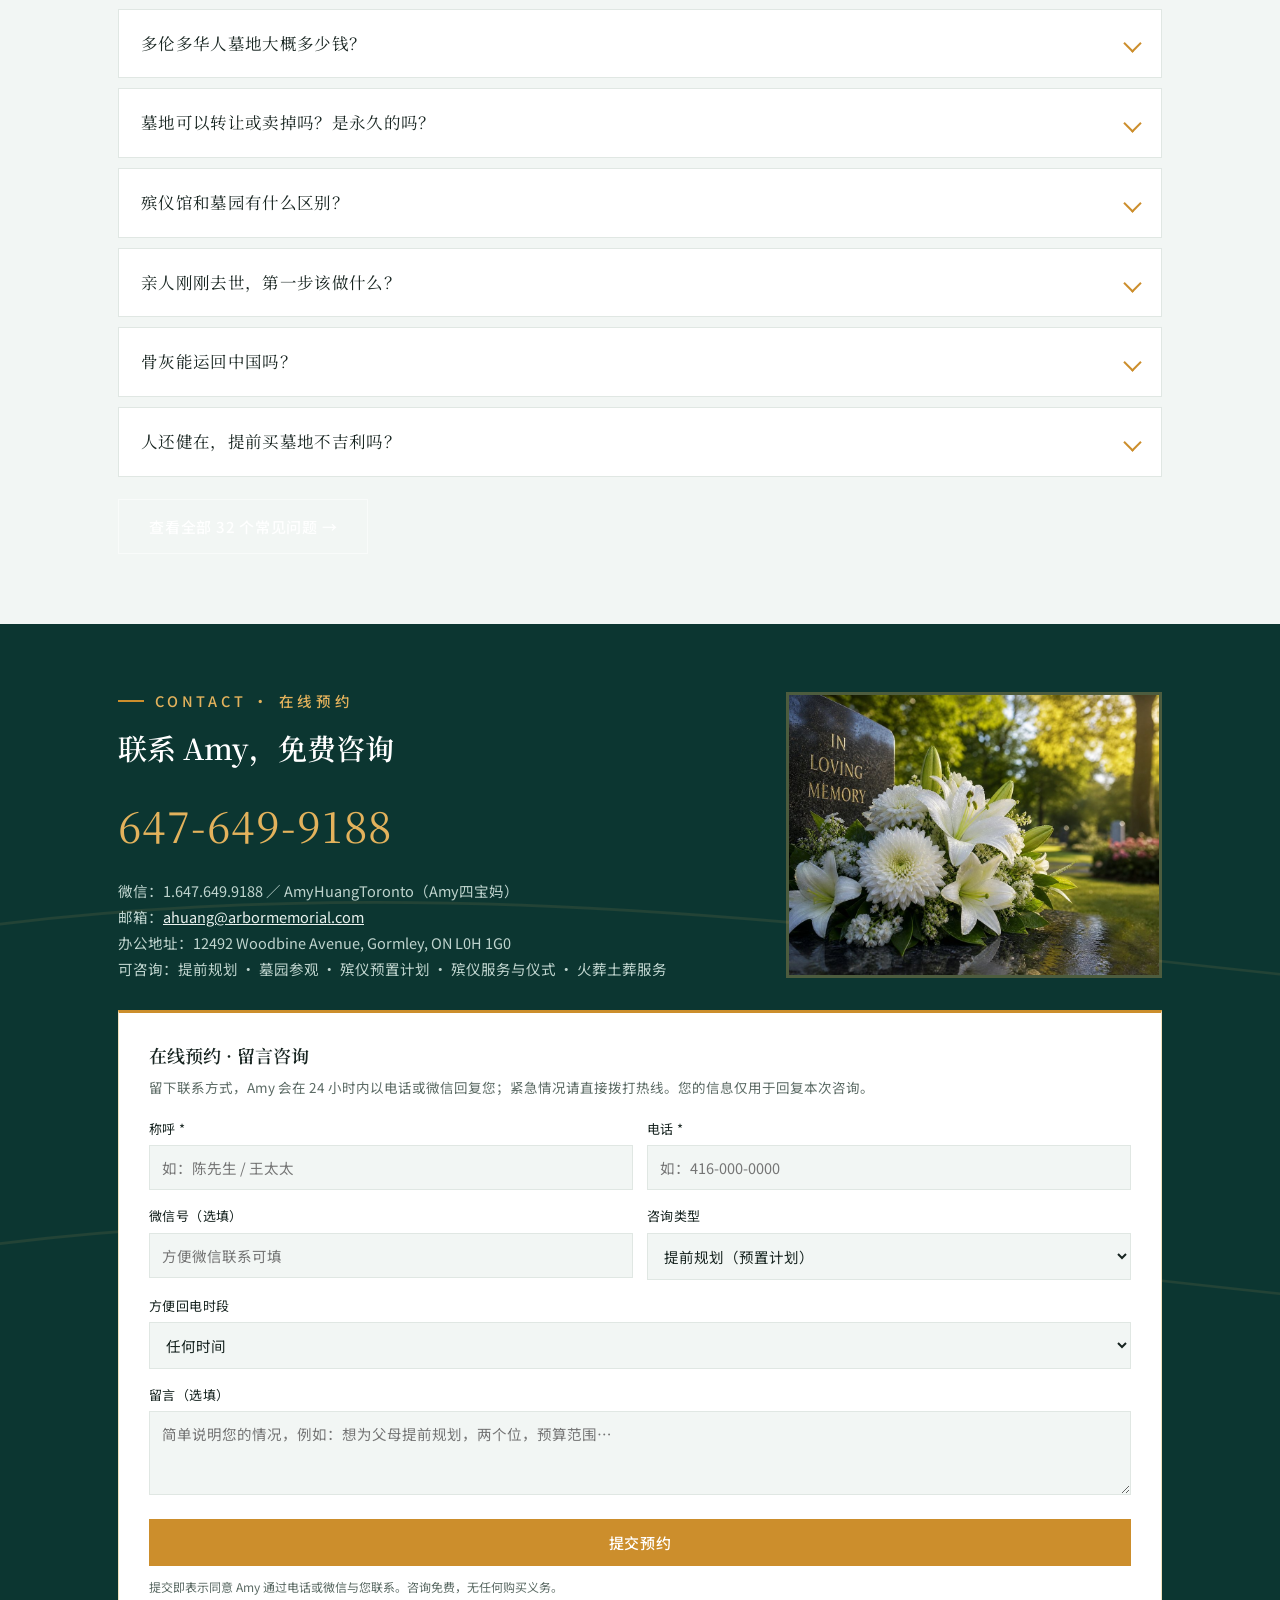
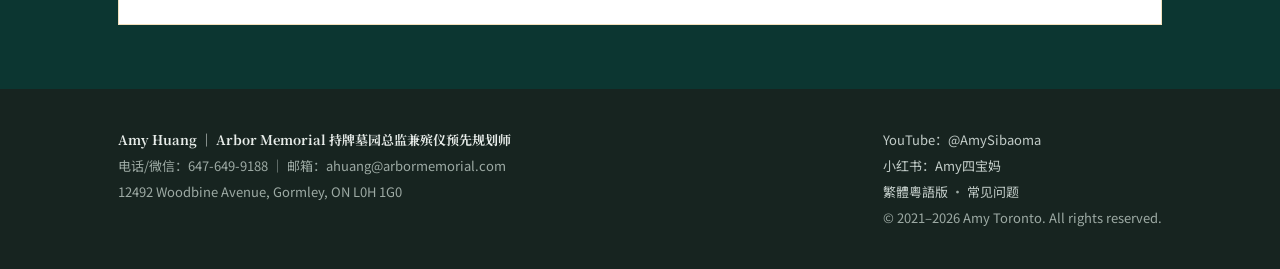
==== commit 15b2de38: "五渠道 lead 追踪系统 + GEO/SEO 增强 - 浮动联系栏（电话/微信/WhatsApp/表单/AI客服）、微信二维码弹窗 - 预约表单带隐藏来源字段（Web3Forms），thanks 成" ====
--- a/index.html
+++ b/index.html
@@ -14,9 +14,18 @@
 <meta property="og:title" content="多伦多华人墓地与殡仪服务｜Arbor Memorial 注册规划师 Amy">
 <meta property="og:description" content="墓地购买、骨灰位、殡仪一条龙。安省注册墓园规划总监 Amy，粤语/普通话/英语，已服务 1000+ 华人家庭。647-649-9188。">
 <meta property="og:url" content="https://amytorontofuneral.ca/">
+<meta property="og:site_name" content="Amy Toronto 多伦多华人墓地与殡仪服务">
+<meta property="og:image" content="https://amytorontofuneral.ca/images/og-cover.jpg">
+<meta property="og:image:width" content="1200">
+<meta property="og:image:height" content="630">
+<meta name="twitter:card" content="summary_large_image">
+<meta name="twitter:image" content="https://amytorontofuneral.ca/images/og-cover.jpg">
+<link rel="icon" type="image/svg+xml" href="favicon.svg">
+<link rel="preload" as="image" href="images/hero-banner.jpg">
 <link rel="preconnect" href="https://fonts.googleapis.com">
+<link rel="preconnect" href="https://fonts.gstatic.com" crossorigin>
 <link href="https://fonts.googleapis.com/css2?family=Noto+Serif+SC:wght@500;600;700&family=Noto+Sans+SC:wght@400;500&display=swap" rel="stylesheet">
-<link rel="stylesheet" href="style.css">
+<link rel="stylesheet" href="style.css?v=4">
 <script type="application/ld+json">
 {
   "@context": "https://schema.org",
@@ -30,7 +39,13 @@
       "telephone": "+1-647-649-9188",
       "email": "ahuang@arbormemorial.com",
       "priceRange": "$$",
+      "image": "https://amytorontofuneral.ca/images/og-cover.jpg",
+      "logo": "https://amytorontofuneral.ca/favicon.svg",
       "address": {"@type":"PostalAddress","streetAddress":"12492 Woodbine Avenue","addressLocality":"Gormley","addressRegion":"ON","postalCode":"L0H 1G0","addressCountry":"CA"},
+      "geo": {"@type":"GeoCoordinates","latitude":43.949,"longitude":-79.362},
+      "hasMap": "https://goo.gl/maps/rKb8AHFadTWeivEY9",
+      "contactPoint": {"@type":"ContactPoint","contactType":"customer service","telephone":"+1-647-649-9188","availableLanguage":["Cantonese","Mandarin","English"],"hoursAvailable":{"@type":"OpeningHoursSpecification","dayOfWeek":["Monday","Tuesday","Wednesday","Thursday","Friday","Saturday","Sunday"],"opens":"00:00","closes":"23:59"}},
+      "knowsAbout": ["华人墓地购买","骨灰位","殡仪服务","生前预置计划","风水选址","CPP 丧葬补助","骨灰跨境运送"],
       "areaServed": ["Ontario","Toronto","Markham","Richmond Hill","North York","Scarborough","Mississauga","Vaughan","Ajax","Oakville"],
       "availableLanguage": ["zh-Hans","zh-Hant","yue","en"],
       "parentOrganization": {"@type":"Organization","name":"Arbor Memorial","url":"https://www.arbormemorial.ca/","foundingDate":"1947"},
@@ -45,6 +60,8 @@
       "worksFor": {"@id":"https://amytorontofuneral.ca/#business"},
       "knowsLanguage": ["Cantonese","Mandarin","English"],
       "telephone": "+1-647-649-9188",
+      "email": "ahuang@arbormemorial.com",
+      "hasCredential": {"@type":"EducationalOccupationalCredential","name":"Spiritual Care Volunteer Education Program 灵性关怀志愿者教育项目","credentialCategory":"certificate","recognizedBy":{"@type":"Organization","name":"Scarborough Health Network"}},
       "sameAs": ["https://www.youtube.com/@AmySibaoma","https://www.xiaohongshu.com/user/profile/5e7178b80000000001002671"]
     }
   ]
@@ -81,7 +98,7 @@
       <p class="lede"><strong>Amy Huang 是加拿大最大殡葬机构 Arbor Memorial 的安省注册墓园规划总监</strong>，为大多伦多地区华人家庭提供墓地购买、骨灰位选购、殡仪安排、政府福利申请的一站式中文服务，覆盖普通话、粤语和英语。服务范围包括北约克高山纪念墓园、Gormley 好景纪念墓园、Ajax 松柏纪念墓园和 Oakville 嘉丽纪念墓园，已协助超过 1000 个华人家庭完成身后事安排。</p>
       <div class="hero-actions">
         <a class="btn btn-gold" href="tel:6476499188">致电免费咨询</a>
-        <a class="btn btn-ghost" href="faq.html">先看 30 个常见问题</a>
+        <a class="btn btn-ghost" href="faq.html">先看 32 个常见问题</a>
       </div>
       <p class="hero-meta">首次咨询赠《百问百答》资料包 · 粤语 / 普通话 / 英语</p>
     </div>
@@ -145,8 +162,8 @@
   <h2 class="sec">服务的四大墓园</h2>
   <p class="sec-intro">四园均属 Arbor Memorial（1947 年成立，已服务超过 100 万户加拿大家庭），设有华人专区并尊重传统习俗。Amy 陪同参观，逐园讲解地形与风水特点。</p>
   <div class="cem-photos">
-    <figure class="cem-photo"><img src="images/cemetery-garden.jpg" alt="多伦多华人纪念墓园花园景观，依山傍水的安息环境" loading="lazy"><figcaption>依山傍水的纪念花园 · 室外土葬与骨灰位</figcaption></figure>
-    <figure class="cem-photo"><img src="images/columbarium-interior.jpg" alt="室内骨灰位大楼，配备暖气空调，四季祭拜舒适" loading="lazy"><figcaption>室内骨灰位大楼 · 配暖气空调，四季祭拜舒适</figcaption></figure>
+    <figure class="cem-photo"><img src="images/cemetery-garden.jpg" alt="多伦多华人纪念墓园花园景观，依山傍水的安息环境" loading="lazy" width="1200" height="675"><figcaption>依山傍水的纪念花园 · 室外土葬与骨灰位</figcaption></figure>
+    <figure class="cem-photo"><img src="images/columbarium-interior.jpg" alt="室内骨灰位大楼，配备暖气空调，四季祭拜舒适" loading="lazy" width="1200" height="675"><figcaption>室内骨灰位大楼 · 配暖气空调，四季祭拜舒适</figcaption></figure>
   </div>
   <div class="grid g2">
     <div class="cem"><h3>高山纪念墓园</h3><p class="en">HIGHLAND MEMORY GARDENS · 北约克</p>
@@ -184,7 +201,7 @@
   <details><summary>亲人刚刚去世，第一步该做什么？</summary><div class="a"><p>第一步是确认死亡并取得死亡医学证明：在医院或养老院去世由院方开具；在家中去世先联系家庭医生或拨打 911。随后联系殡仪服务接运遗体（24 小时热线 647-649-9188）。<a href="funeral.html">查看完整 48 小时清单 →</a></p></div></details>
   <details><summary>骨灰能运回中国吗？</summary><div class="a"><p>可以。需准备死亡证明、火化证明和骨灰盒封识证明，并经中国驻多伦多总领馆认证。Amy 提供全套文件协助，也可办理将国内先人骨灰接来加拿大安葬。</p></div></details>
   <details><summary>人还健在，提前买墓地不吉利吗？</summary><div class="a"><p>不会。华人传统中生前购置「长生位／喜墓」反而有添福添寿之意。实际好处是锁定价格、自主挑选心仪位置、避免子女日后仓促决策。</p></div></details>
-  <p style="margin-top:22px"><a class="btn btn-ghost" href="faq.html">查看全部 30 个常见问题 →</a></p>
+  <p style="margin-top:22px"><a class="btn btn-ghost" href="faq.html">查看全部 32 个常见问题 →</a></p>
 </div></section>
 
 <section class="contact-band" id="contact"><div class="wrap">
@@ -198,7 +215,39 @@
       办公地址：12492 Woodbine Avenue, Gormley, ON L0H 1G0<br>
       可咨询：提前规划 · 墓园参观 · 殡仪预置计划 · 殡仪服务与仪式 · 火葬土葬服务</p>
     </div>
-    <div class="contact-photo"><img src="images/memorial-flowers.jpg" alt="纪念白百合花束 In Loving Memory，寄托对逝者的追思" loading="lazy"></div>
+    <div class="contact-photo"><img src="images/memorial-flowers.jpg" alt="纪念白百合花束 In Loving Memory，寄托对逝者的追思" loading="lazy" width="1200" height="800"></div>
+  </div>
+
+  <div class="lead-form-box" id="lead-form">
+    <h3>在线预约 · 留言咨询</h3>
+    <p class="lf-sub">留下联系方式，Amy 会在 24 小时内以电话或微信回复您；紧急情况请直接拨打热线。您的信息仅用于回复本次咨询。</p>
+    <form data-lead-form>
+      <input type="checkbox" name="botcheck" class="lf-hp" tabindex="-1" autocomplete="off" aria-hidden="true">
+      <div class="lead-form-grid">
+        <div><label for="lf-name">称呼 *</label><input id="lf-name" name="称呼" required placeholder="如：陈先生 / 王太太"></div>
+        <div><label for="lf-phone">电话 *</label><input id="lf-phone" name="电话" type="tel" required placeholder="如：416-000-0000"></div>
+        <div><label for="lf-wechat">微信号（选填）</label><input id="lf-wechat" name="微信号" placeholder="方便微信联系可填"></div>
+        <div><label for="lf-topic">咨询类型</label>
+          <select id="lf-topic" name="咨询类型">
+            <option>提前规划（预置计划）</option>
+            <option>预约参观墓园</option>
+            <option>骨灰位选购</option>
+            <option>殡仪服务（急事）</option>
+            <option>骨灰跨境事务</option>
+            <option>其他</option>
+          </select></div>
+        <div class="lf-full"><label for="lf-time">方便回电时段</label>
+          <select id="lf-time" name="方便回电时段">
+            <option>任何时间</option>
+            <option>上午（9:00–12:00）</option>
+            <option>下午（12:00–18:00）</option>
+            <option>晚上（18:00–21:00）</option>
+          </select></div>
+        <div class="lf-full"><label for="lf-msg">留言（选填）</label><textarea id="lf-msg" name="留言" placeholder="简单说明您的情况，例如：想为父母提前规划，两个位，预算范围…"></textarea></div>
+      </div>
+      <button class="btn btn-gold" type="submit">提交预约</button>
+      <p class="lf-privacy">提交即表示同意 Amy 通过电话或微信与您联系。咨询免费，无任何购买义务。</p>
+    </form>
   </div>
 </div></section>
 
@@ -216,5 +265,7 @@
   </div>
 </div></footer>
 
+<script src="assets/js/lead.js?v=4" defer></script>
+<script src="assets/js/chat.js?v=4" defer></script>
 </body>
 </html>
--- a/style.css
+++ b/style.css
@@ -1,4 +1,4 @@
-/* amytorontofuneral.ca — 现代信息架构改版
+/* amytoronto.com — 现代信息架构改版
    瑞士国际主义 × 信息设计 | 深松石绿 + 琥珀 + 纯白
    松石绿 #15524B / 更深 #0C3631 / 琥珀 #CC8E2C / 纯白 #FFFFFF / 雾绿 #F2F6F4 */
 :root{
@@ -236,3 +236,103 @@
   .cem-photos,.contact-grid{grid-template-columns:1fr}
   .contact-photo{display:none}
 }
+
+/* ====== Lead 渠道组件（浮动联系栏 / 微信弹窗 / 预约表单 / AI 客服）====== */
+
+/* --- 浮动联系栏：桌面右侧竖排，手机底部横排 --- */
+.lead-bar{position:fixed;right:18px;top:50%;transform:translateY(-50%);z-index:90;
+  display:flex;flex-direction:column;gap:8px}
+.lead-btn{display:flex;flex-direction:column;align-items:center;justify-content:center;gap:3px;
+  width:62px;height:58px;background:var(--teal);color:#fff;text-decoration:none;border:none;
+  cursor:pointer;font-family:var(--sans);font-size:11px;letter-spacing:.05em;
+  box-shadow:0 3px 12px rgba(12,54,49,.25);transition:background .2s}
+.lead-btn svg{width:21px;height:21px;fill:currentColor}
+.lead-btn.lead-form svg{fill:none}
+.lead-btn:hover{background:var(--teal-deep)}
+.lead-btn.lead-call{background:var(--amber)}
+.lead-btn.lead-call:hover{background:var(--amber-deep)}
+.lead-btn.lead-wechat{background:#0AA245}
+.lead-btn.lead-wechat:hover{background:#088A3A}
+.lead-btn.lead-wa{background:#1FAF5E}
+.lead-btn.lead-wa:hover{background:#178F4C}
+.lead-btn.lead-ai{display:none;background:var(--teal-deep)}
+@media(max-width:880px){
+  .lead-bar{top:auto;right:0;left:0;bottom:0;transform:none;flex-direction:row;gap:1px;
+    background:var(--teal-deep)}
+  .lead-btn{flex:1;width:auto;height:56px;box-shadow:none;font-size:11px;padding:0 2px}
+  .lead-btn.lead-ai{display:flex}
+  .lead-btn.lead-ai:hover{background:var(--teal)}
+  body.has-lead-bar{padding-bottom:56px}
+}
+
+/* --- 微信弹窗 --- */
+.wx-modal{position:fixed;inset:0;z-index:120;display:flex;align-items:center;justify-content:center}
+.wx-modal[hidden]{display:none}
+.wx-backdrop{position:absolute;inset:0;background:rgba(12,54,49,.55)}
+.wx-card{position:relative;background:var(--paper);padding:34px 38px 30px;max-width:320px;width:calc(100% - 48px);
+  text-align:center;border-top:4px solid #0AA245;box-shadow:0 18px 50px rgba(0,0,0,.3)}
+.wx-card h3{font-size:19px;margin-bottom:16px}
+.wx-card img{margin:0 auto 14px;border:1px solid var(--line);width:220px;height:220px;object-fit:contain}
+.wx-id{font-size:14.5px;color:var(--ink);font-weight:500;margin-bottom:6px}
+.wx-note{font-size:13.5px;color:var(--muted);margin-bottom:16px}
+.wx-note b{color:var(--amber-deep)}
+.wx-copy{width:100%;border:none;cursor:pointer;font-family:var(--sans)}
+.wx-close{position:absolute;right:10px;top:6px;background:none;border:none;font-size:26px;
+  color:var(--muted);cursor:pointer;line-height:1;padding:6px}
+.wx-close:hover{color:var(--ink)}
+
+/* --- 预约表单 --- */
+.lead-form-box{background:var(--paper);border:1px solid var(--line);border-top:3px solid var(--amber);
+  padding:30px 30px 26px;margin-top:28px}
+.lead-form-box h3{font-size:18px;margin-bottom:6px}
+.lead-form-box .lf-sub{font-size:13.5px;color:var(--muted);margin-bottom:18px}
+.lead-form-grid{display:grid;grid-template-columns:1fr 1fr;gap:14px}
+.lead-form-grid .lf-full{grid-column:1/-1}
+.lead-form-box label{display:block;font-size:13px;color:var(--ink);margin-bottom:5px;letter-spacing:.03em}
+.lead-form-box input,.lead-form-box select,.lead-form-box textarea{width:100%;padding:11px 12px;
+  border:1px solid var(--line);font-family:var(--sans);font-size:14.5px;color:var(--ink);
+  background:var(--mist);border-radius:0}
+.lead-form-box input:focus,.lead-form-box select:focus,.lead-form-box textarea:focus{
+  outline:2px solid var(--amber);outline-offset:0;background:#fff}
+.lead-form-box textarea{resize:vertical;min-height:84px}
+.lead-form-box button[type="submit"]{margin-top:16px;border:none;cursor:pointer;width:100%;font-family:var(--sans)}
+.lead-form-box .lf-privacy{font-size:12px;color:var(--muted);margin-top:10px}
+.lf-hp{position:absolute;left:-9999px;opacity:0;height:0;overflow:hidden}
+@media(max-width:560px){.lead-form-grid{grid-template-columns:1fr}}
+.contact-band .lead-form-box{border-color:rgba(227,178,92,.4);border-top-color:var(--amber)}
+
+/* --- AI 客服挂件 --- */
+.chat-bubble{position:fixed;right:18px;bottom:20px;z-index:100;display:flex;align-items:center;gap:8px;
+  background:var(--teal-deep);color:#fff;border:none;cursor:pointer;padding:13px 20px;
+  font-family:var(--sans);font-size:14px;letter-spacing:.05em;border-radius:28px;
+  box-shadow:0 4px 16px rgba(12,54,49,.35)}
+.chat-bubble svg{width:20px;height:20px}
+.chat-bubble:hover{background:var(--teal)}
+.chat-bubble[hidden]{display:none}
+.chat-panel{position:fixed;right:18px;bottom:20px;z-index:110;width:360px;max-width:calc(100vw - 36px);
+  height:520px;max-height:calc(100vh - 90px);background:var(--paper);display:flex;flex-direction:column;
+  border:1px solid var(--line);box-shadow:0 18px 50px rgba(0,0,0,.28)}
+.chat-panel[hidden]{display:none}
+.chat-head{background:var(--teal);color:#fff;padding:13px 16px;display:flex;
+  justify-content:space-between;align-items:center;font-family:var(--serif);letter-spacing:.05em}
+.chat-close{background:none;border:none;color:#fff;font-size:22px;cursor:pointer;line-height:1;padding:2px 6px}
+.chat-msgs{flex:1;overflow-y:auto;padding:16px 14px;display:flex;flex-direction:column;gap:10px;background:var(--mist)}
+.chat-m{max-width:85%;padding:10px 14px;font-size:14px;line-height:1.7;white-space:pre-wrap;word-break:break-word}
+.chat-bot{background:var(--paper);border:1px solid var(--line);align-self:flex-start}
+.chat-user{background:var(--teal);color:#fff;align-self:flex-end}
+.chat-quick{display:flex;flex-wrap:wrap;gap:6px;padding:8px 12px;background:var(--mist);border-top:1px dashed var(--line)}
+.chat-quick button{background:var(--paper);border:1px solid var(--teal-mid);color:var(--teal);
+  font-size:12.5px;padding:6px 11px;cursor:pointer;font-family:var(--sans);border-radius:14px}
+.chat-quick button:hover{background:var(--teal);color:#fff}
+.chat-input{display:flex;border-top:1px solid var(--line)}
+.chat-input input{flex:1;border:none;padding:13px 14px;font-family:var(--sans);font-size:14px;outline:none}
+.chat-input button{border:none;background:var(--amber);color:#fff;padding:0 20px;cursor:pointer;
+  font-family:var(--sans);font-size:14px;letter-spacing:.05em}
+.chat-input button:hover{background:var(--amber-deep)}
+.chat-note{font-size:11px;color:var(--muted);text-align:center;padding:6px 10px 8px;background:var(--paper)}
+@media(max-width:880px){
+  /* 手机端：AI 入口收进底部联系栏，悬浮气泡隐藏，避免遮挡内容 */
+  body.has-lead-bar .chat-bubble{display:none}
+  .chat-panel{bottom:60px;right:8px;left:8px;width:auto;height:64vh;max-height:480px}
+}
+@media print{.lead-bar,.chat-bubble,.chat-panel,.wx-modal{display:none!important}}
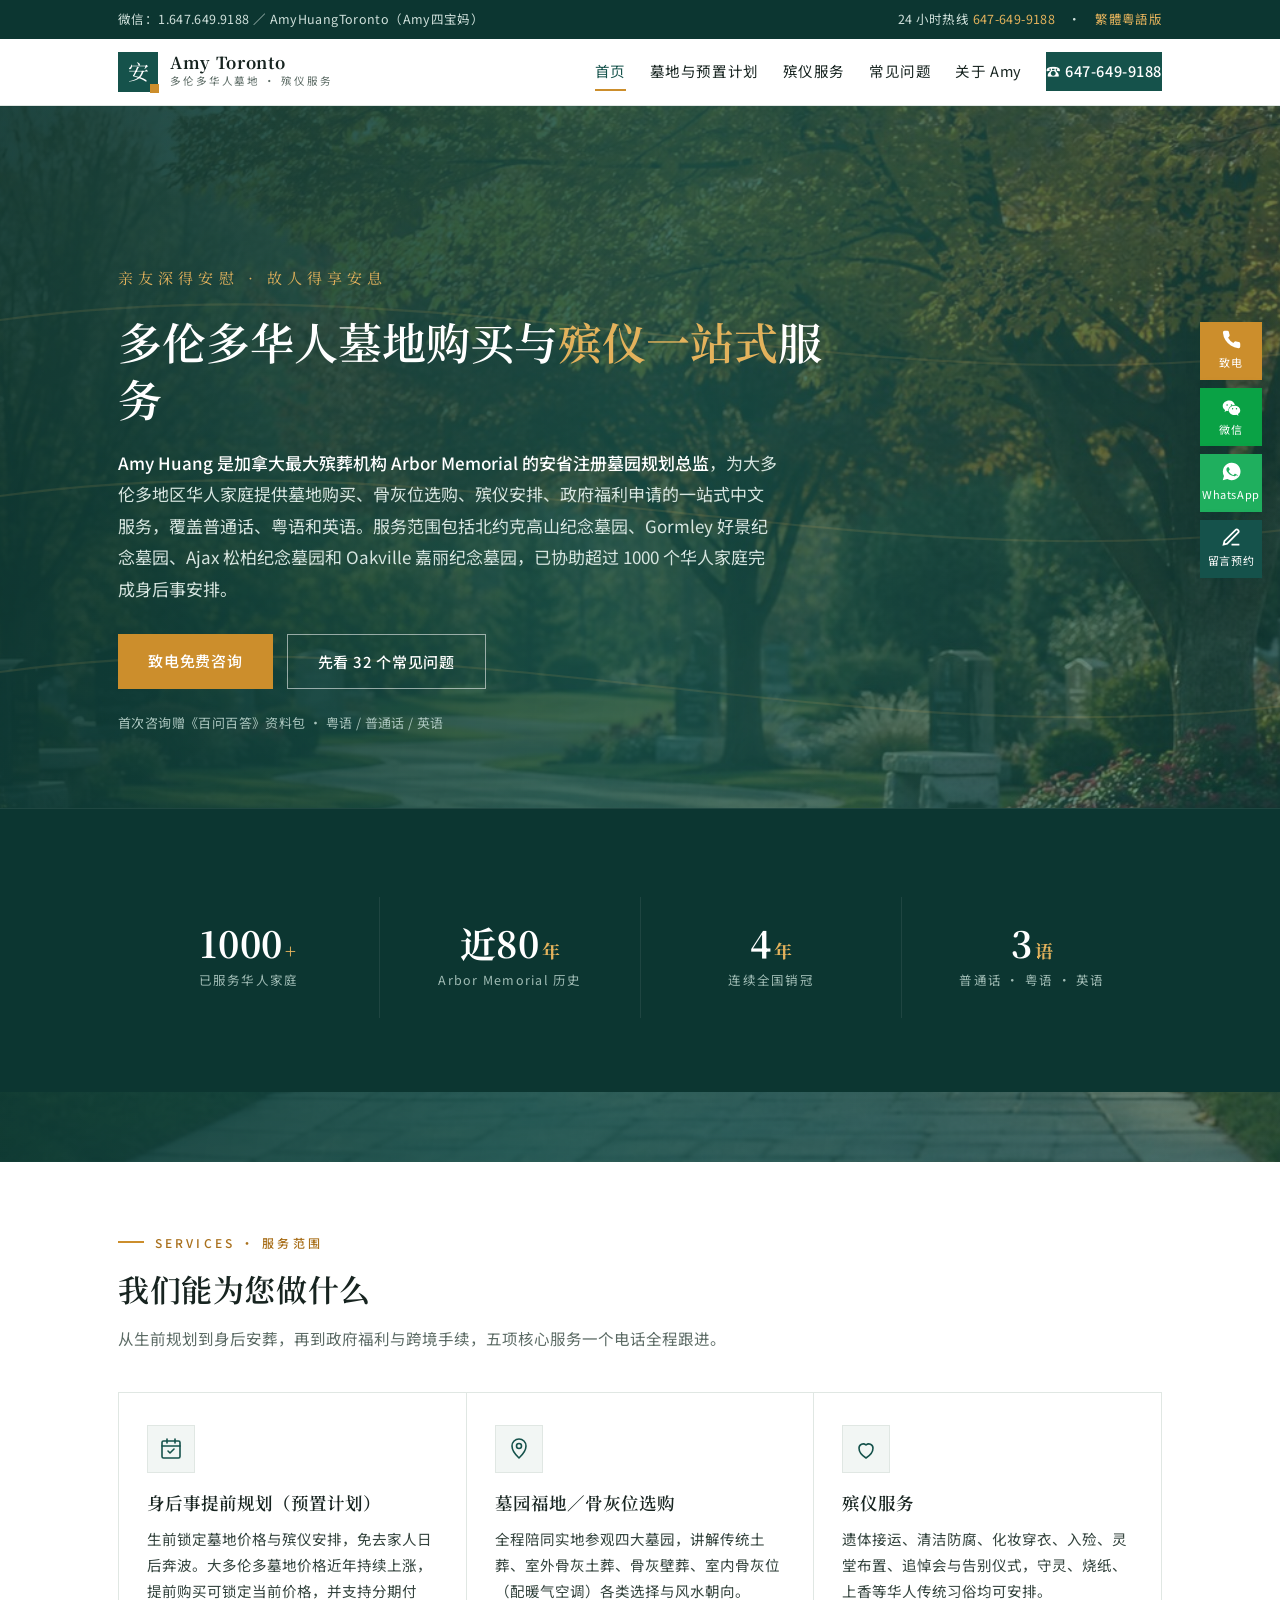
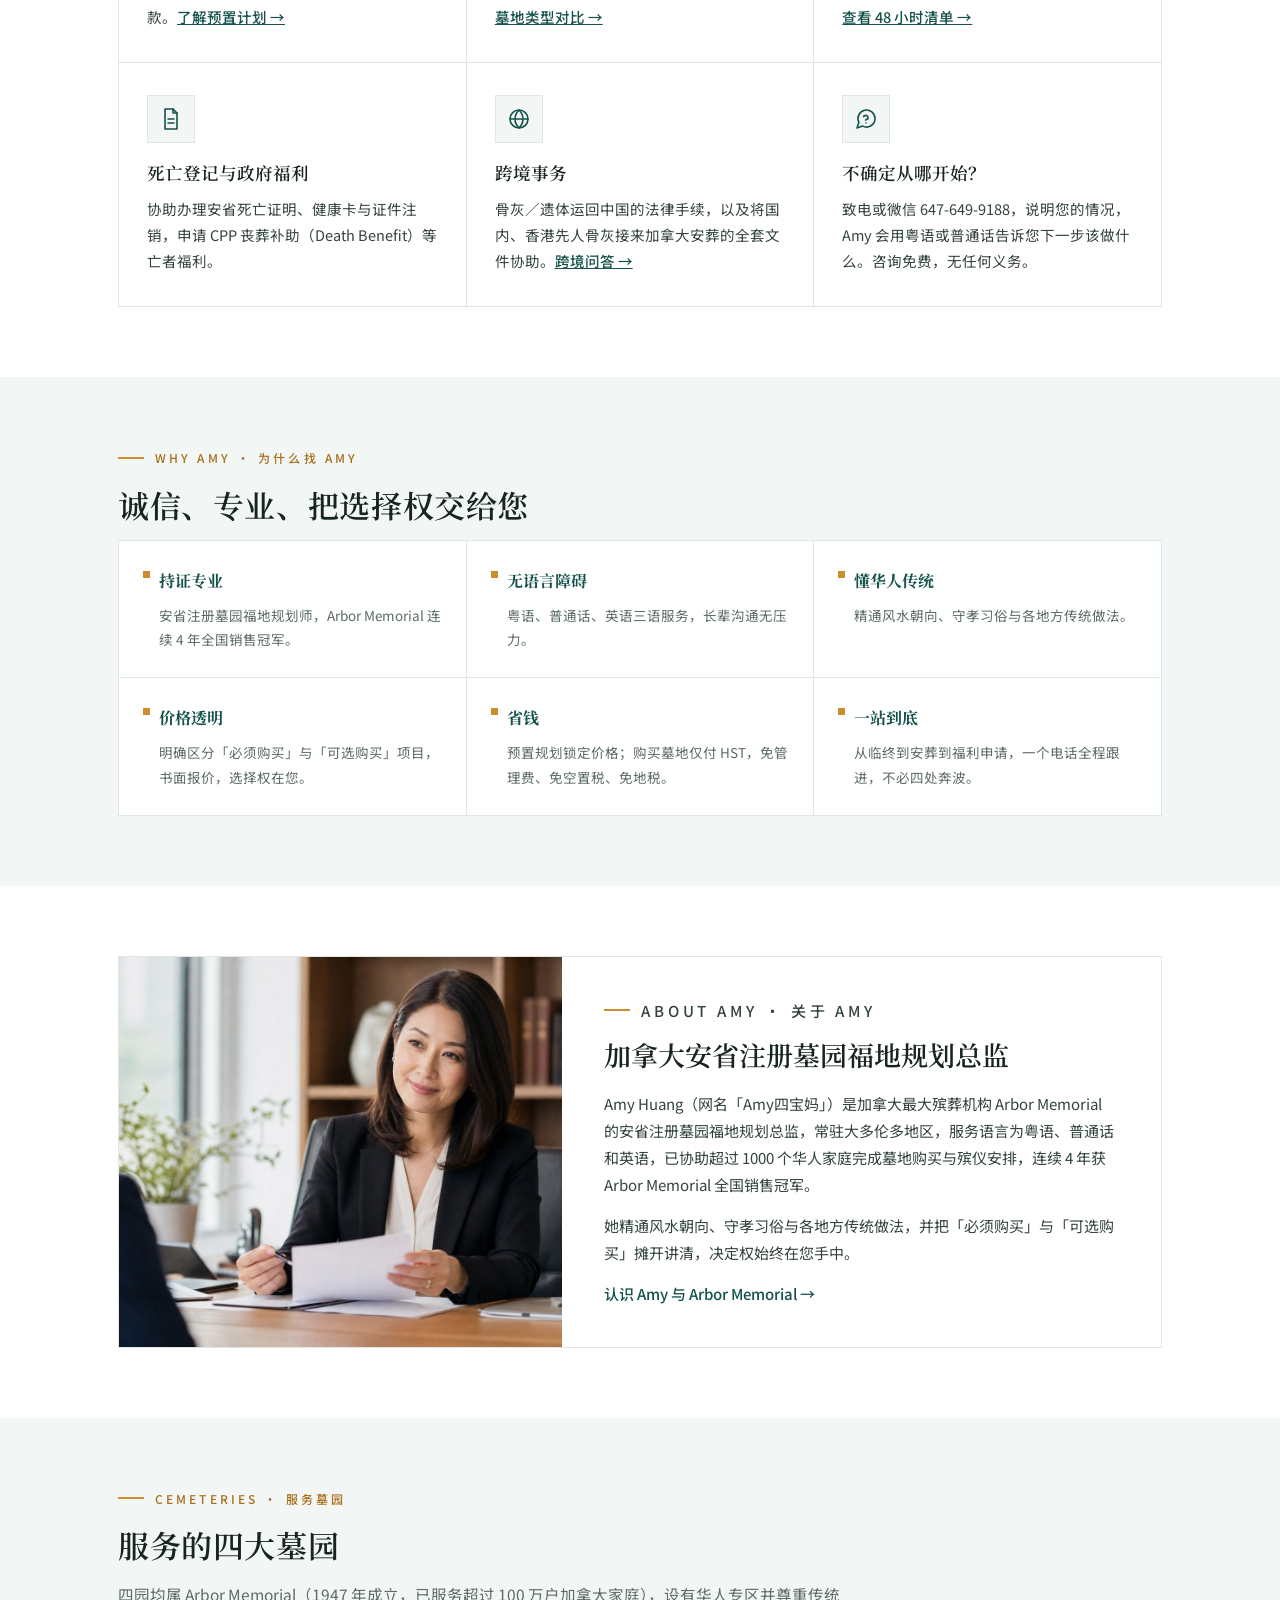
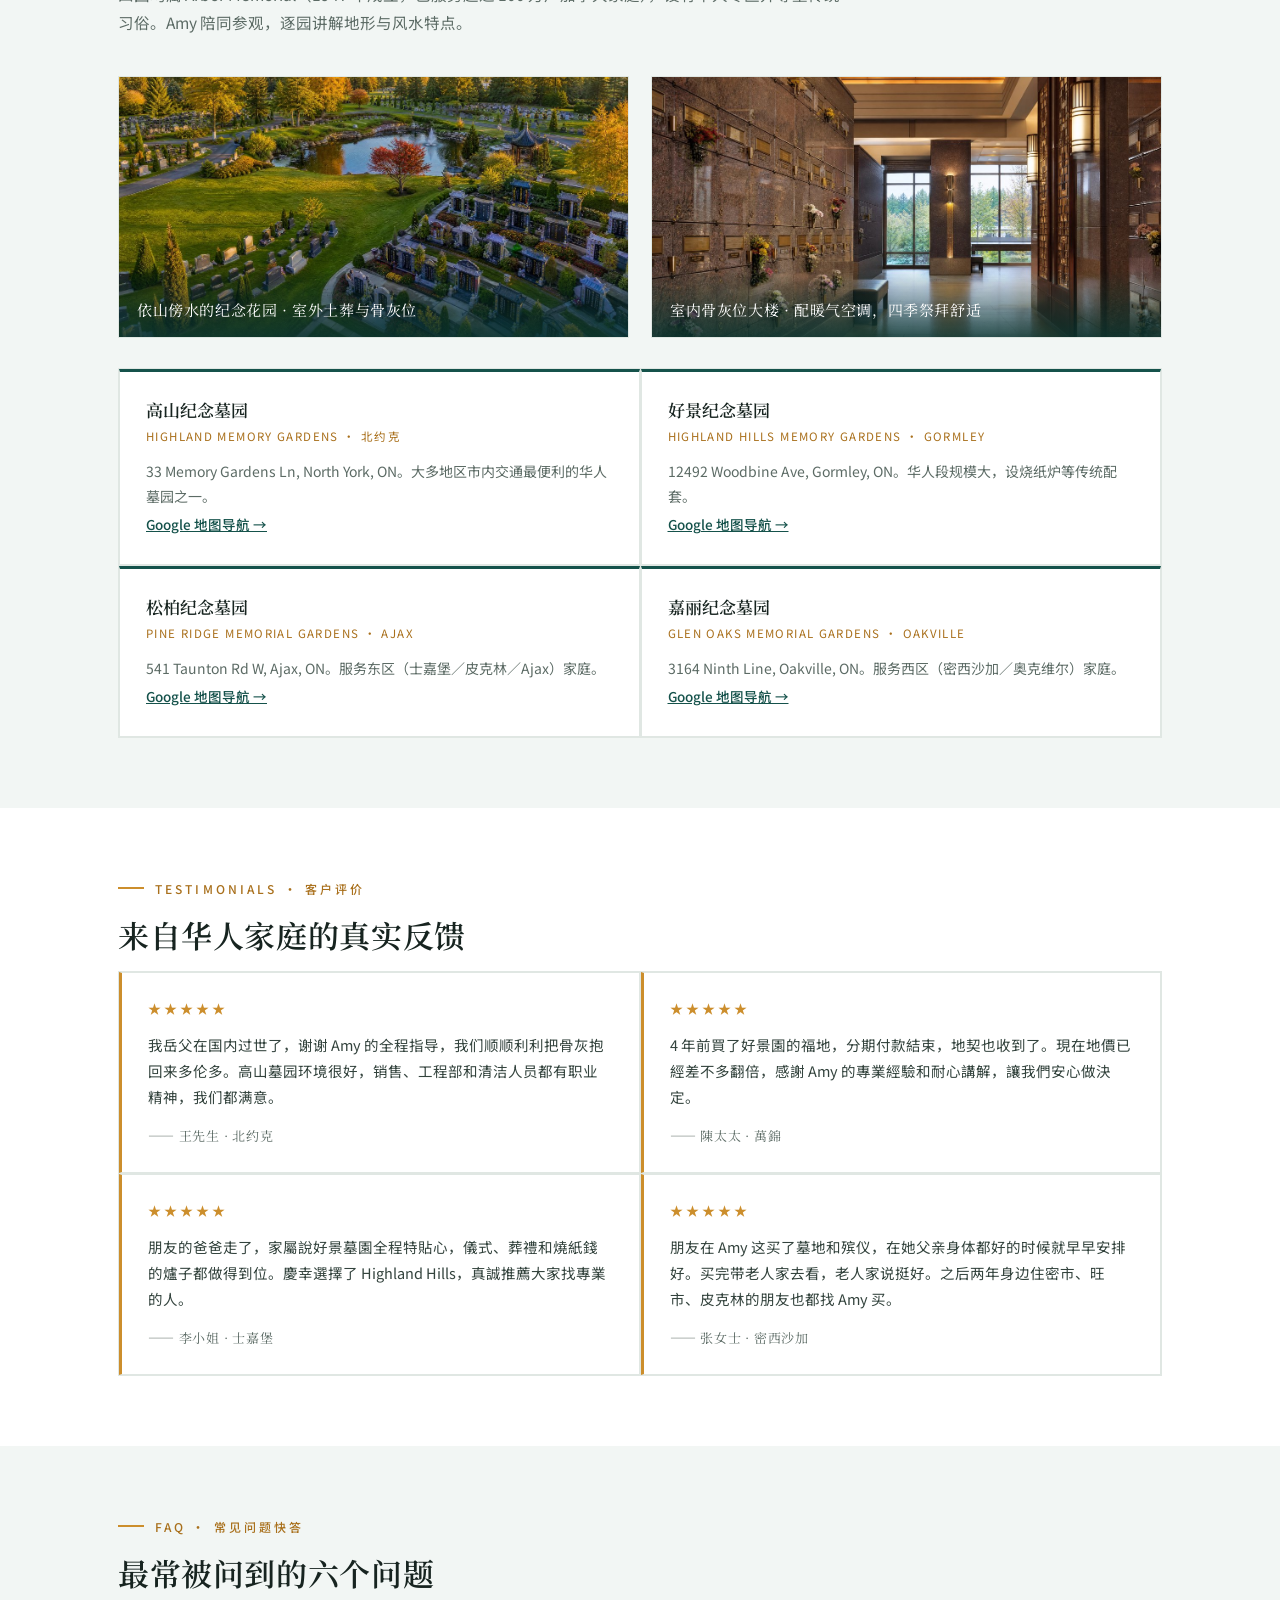
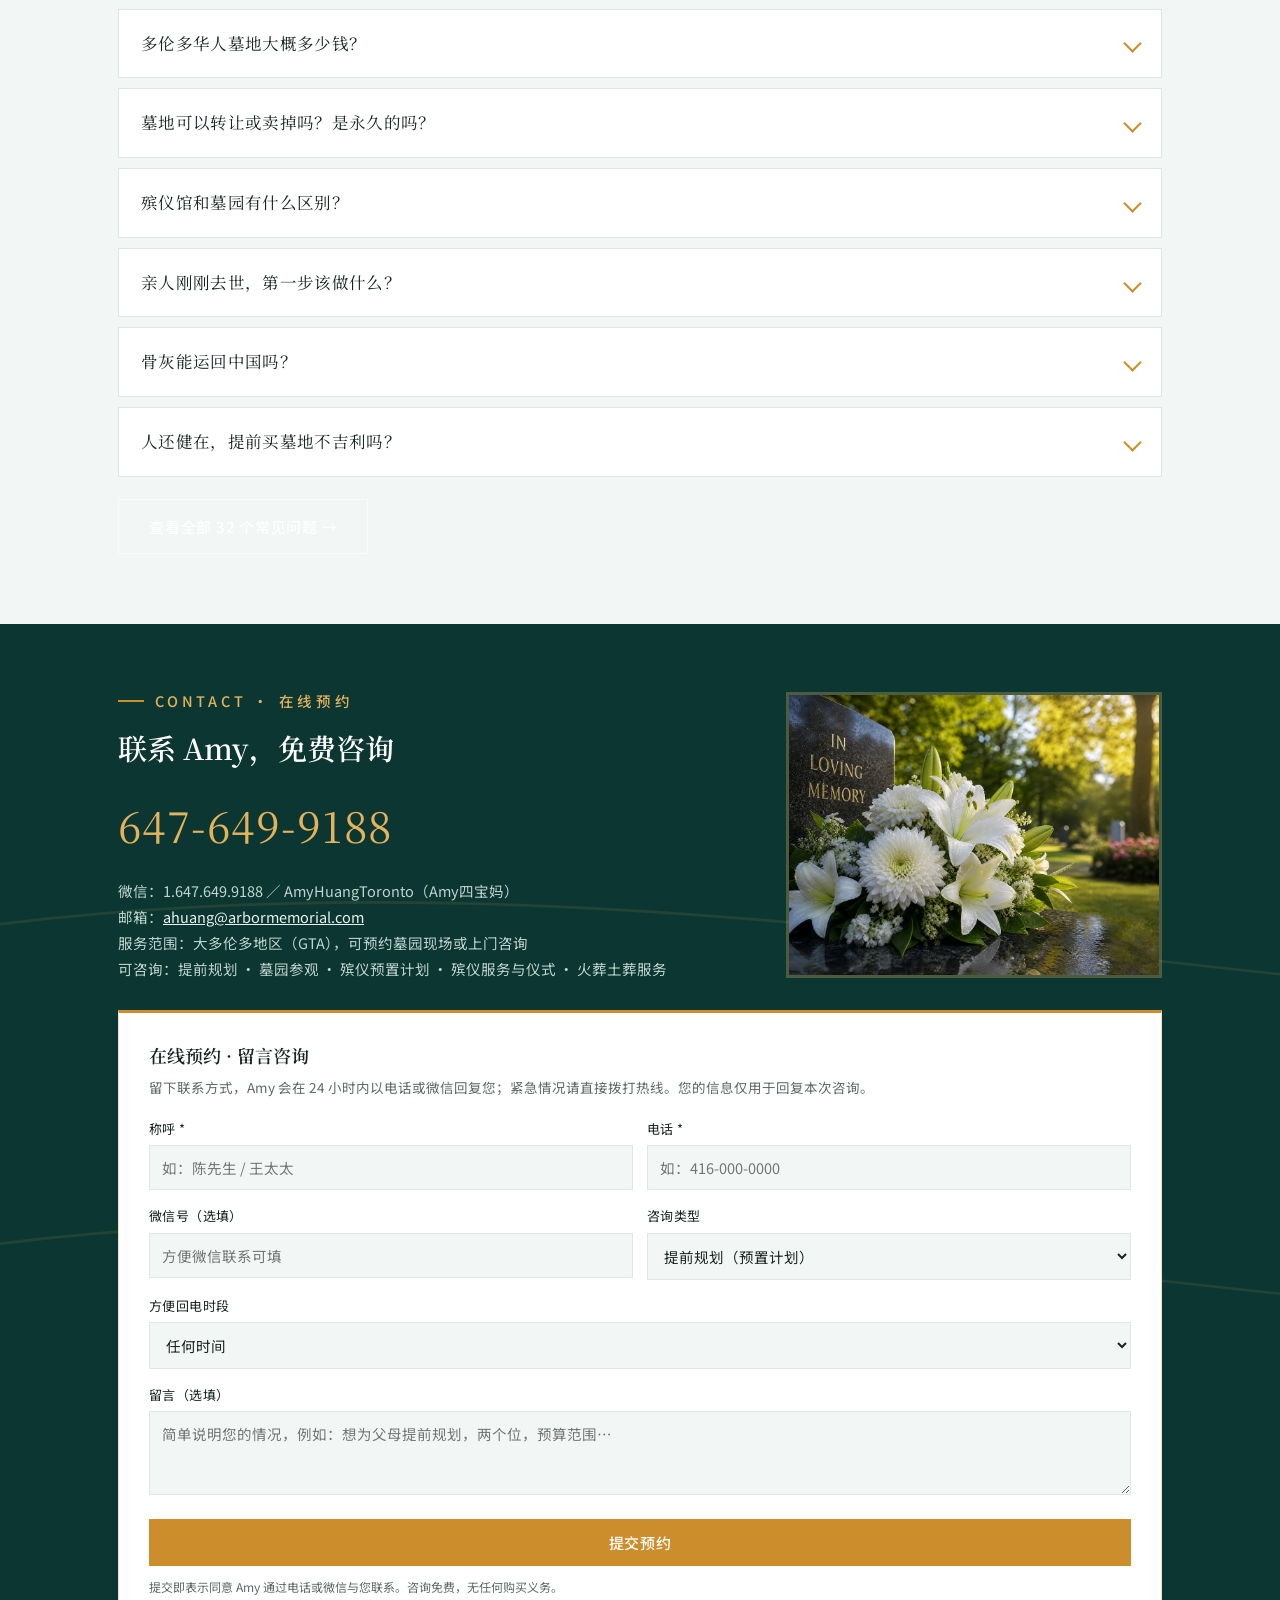
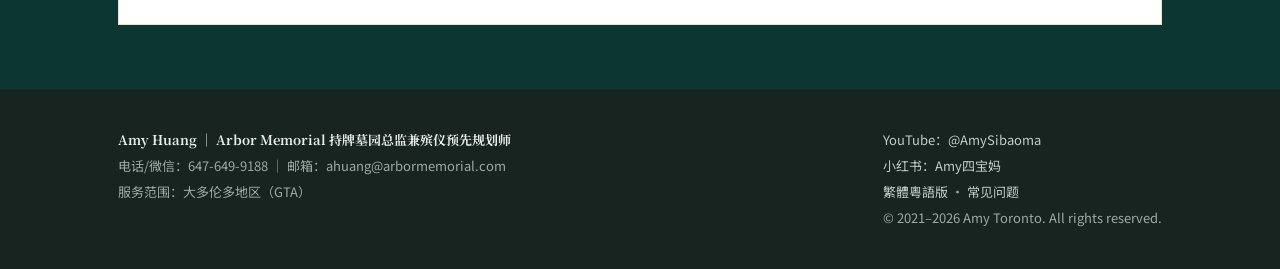
==== commit 9bbe7975: "合规整改 + GA4 配置：去除墓园地址声明，结构化数据改为 ProfessionalService - JSON-LD（index/zh-hant/index）：LocalBusiness+Ceme" ====
--- a/index.html
+++ b/index.html
@@ -31,7 +31,7 @@
   "@context": "https://schema.org",
   "@graph": [
     {
-      "@type": ["LocalBusiness","Cemetery"],
+      "@type": "ProfessionalService",
       "@id": "https://amytorontofuneral.ca/#business",
       "name": "Amy Toronto 多伦多华人墓地与殡仪服务",
       "alternateName": ["多倫多華人福地殯儀服務","Chinese Funeral & Cemetery Services Toronto"],
@@ -41,14 +41,10 @@
       "priceRange": "$$",
       "image": "https://amytorontofuneral.ca/images/og-cover.jpg",
       "logo": "https://amytorontofuneral.ca/favicon.svg",
-      "address": {"@type":"PostalAddress","streetAddress":"12492 Woodbine Avenue","addressLocality":"Gormley","addressRegion":"ON","postalCode":"L0H 1G0","addressCountry":"CA"},
-      "geo": {"@type":"GeoCoordinates","latitude":43.949,"longitude":-79.362},
-      "hasMap": "https://goo.gl/maps/rKb8AHFadTWeivEY9",
       "contactPoint": {"@type":"ContactPoint","contactType":"customer service","telephone":"+1-647-649-9188","availableLanguage":["Cantonese","Mandarin","English"],"hoursAvailable":{"@type":"OpeningHoursSpecification","dayOfWeek":["Monday","Tuesday","Wednesday","Thursday","Friday","Saturday","Sunday"],"opens":"00:00","closes":"23:59"}},
       "knowsAbout": ["华人墓地购买","骨灰位","殡仪服务","生前预置计划","风水选址","CPP 丧葬补助","骨灰跨境运送"],
       "areaServed": ["Ontario","Toronto","Markham","Richmond Hill","North York","Scarborough","Mississauga","Vaughan","Ajax","Oakville"],
       "availableLanguage": ["zh-Hans","zh-Hant","yue","en"],
-      "parentOrganization": {"@type":"Organization","name":"Arbor Memorial","url":"https://www.arbormemorial.ca/","foundingDate":"1947"},
       "sameAs": ["https://www.youtube.com/@AmySibaoma","https://www.xiaohongshu.com/user/profile/5e7178b80000000001002671"]
     },
     {
@@ -57,7 +53,7 @@
       "name": "Amy Huang",
       "alternateName": ["Amy四宝妈","黄涓婕"],
       "jobTitle": "持牌墓园总监 兼 殡仪预先规划师 (Licensed Cemetery Director & Funeral Pre-Planner)",
-      "worksFor": {"@id":"https://amytorontofuneral.ca/#business"},
+      "worksFor": {"@type":"Organization","name":"Arbor Memorial","url":"https://www.arbormemorial.ca/","foundingDate":"1947"},
       "knowsLanguage": ["Cantonese","Mandarin","English"],
       "telephone": "+1-647-649-9188",
       "email": "ahuang@arbormemorial.com",
@@ -212,7 +208,7 @@
       <a class="phone" href="tel:6476499188">647-649-9188</a>
       <p>微信：1.647.649.9188 ／ AmyHuangToronto（Amy四宝妈）<br>
       邮箱：<a href="mailto:ahuang@arbormemorial.com">ahuang@arbormemorial.com</a><br>
-      办公地址：12492 Woodbine Avenue, Gormley, ON L0H 1G0<br>
+      服务范围：大多伦多地区（GTA），可预约墓园现场或上门咨询<br>
       可咨询：提前规划 · 墓园参观 · 殡仪预置计划 · 殡仪服务与仪式 · 火葬土葬服务</p>
     </div>
     <div class="contact-photo"><img src="images/memorial-flowers.jpg" alt="纪念白百合花束 In Loving Memory，寄托对逝者的追思" loading="lazy" width="1200" height="800"></div>
@@ -255,7 +251,7 @@
   <div class="foot-nap">
     <b style="color:#E3DED2;font-family:var(--serif)">Amy Huang ｜ Arbor Memorial 持牌墓园总监兼殡仪预先规划师</b><br>
     电话/微信：647-649-9188 ｜ 邮箱：ahuang@arbormemorial.com<br>
-    12492 Woodbine Avenue, Gormley, ON L0H 1G0
+    服务范围：大多伦多地区（GTA）
   </div>
   <div class="foot-nap">
     <a href="https://www.youtube.com/@AmySibaoma" rel="noopener">YouTube：@AmySibaoma</a><br>
